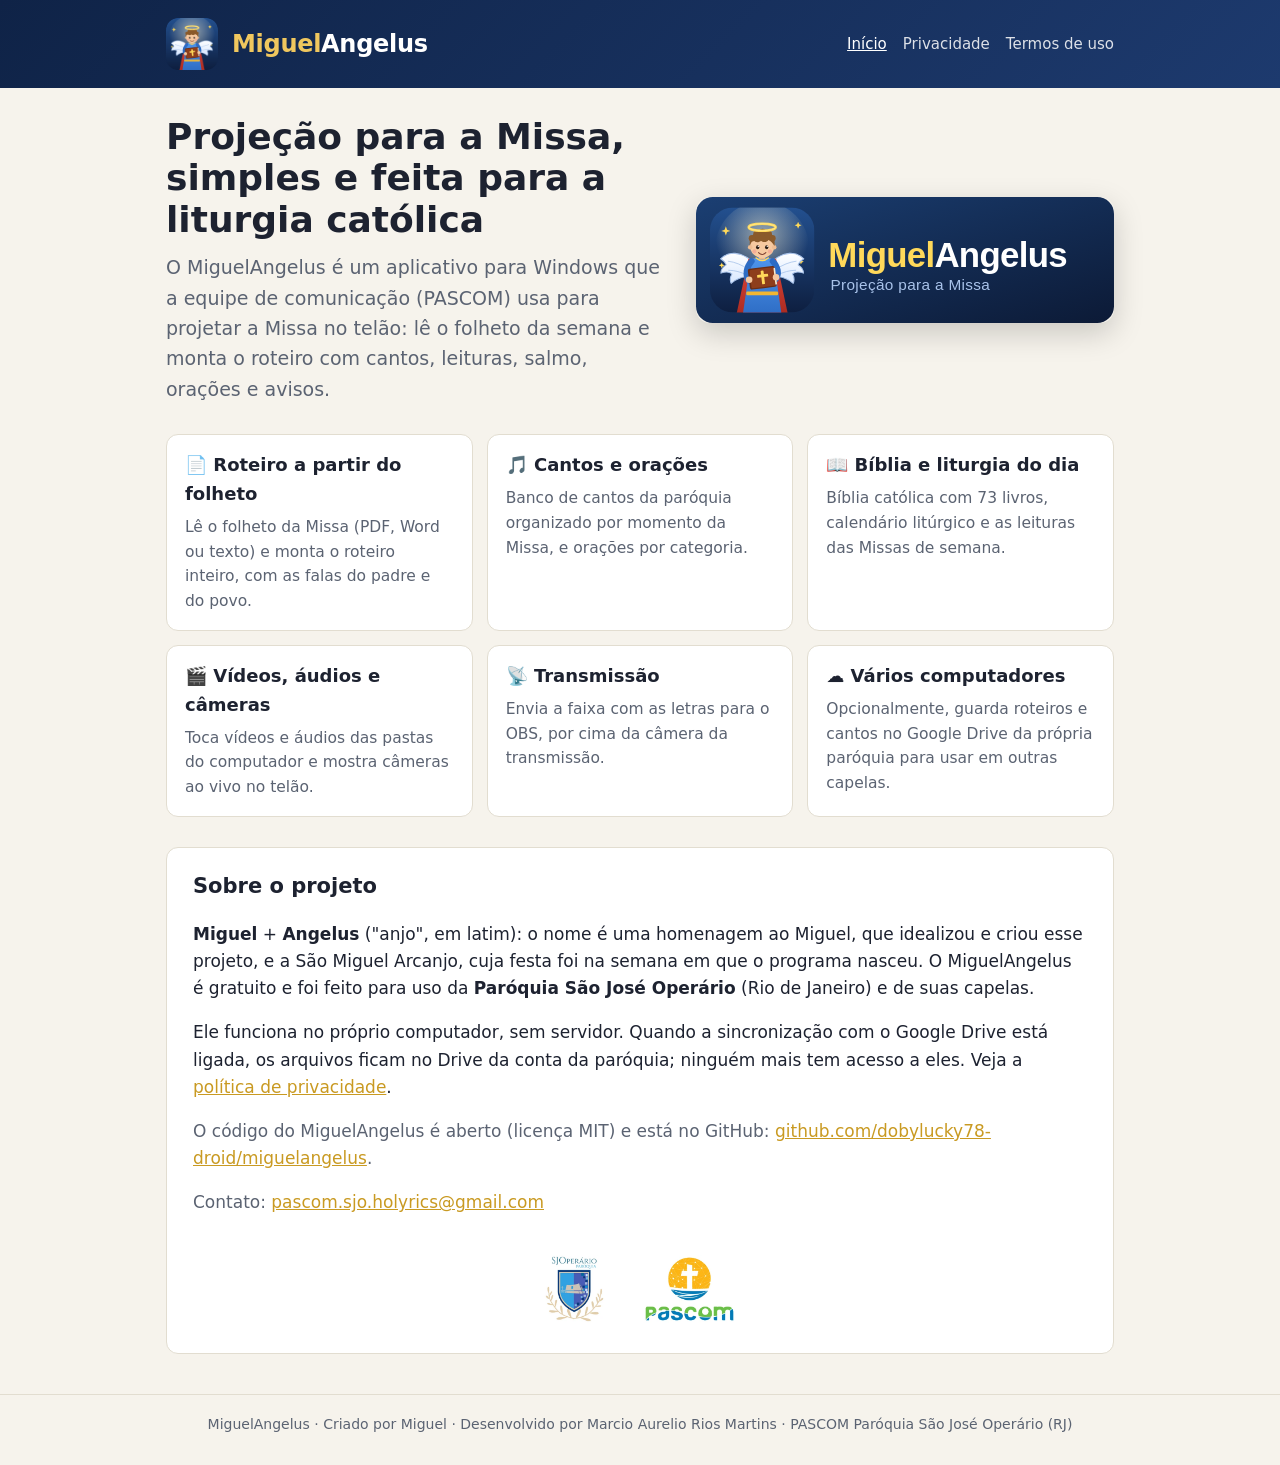
==== index.html @ 26b24624 "Add files via upload" ====
<!doctype html>
<html lang="pt-BR">
<head>
<meta charset="utf-8">
<meta name="viewport" content="width=device-width, initial-scale=1">
<title>MiguelAngelus — Projeção para a Missa</title>
<meta name="description" content="MiguelAngelus: aplicativo gratuito para Windows que projeta a Missa no telão — folheto, cantos, leituras, orações e vídeos. Feito pela PASCOM da Paróquia São José Operário.">
<link rel="icon" href="img/icone.svg" type="image/svg+xml">
<link rel="stylesheet" href="estilo.css">
</head>
<body>
<header class="topo"><div class="dentro">
  <img src="img/icone-256.png" alt="">
  <div class="nome"><b>Miguel</b>Angelus</div>
  <nav><a href="index.html" class="atual">Início</a><a href="privacidade.html">Privacidade</a><a href="termos.html">Termos de uso</a></nav>
</div></header>

<main>
  <section class="destaque">
    <div>
      <h1>Projeção para a Missa, simples e feita para a liturgia católica</h1>
      <p>O MiguelAngelus é um aplicativo para Windows que a equipe de comunicação (PASCOM) usa para projetar a Missa no telão:
        lê o folheto da semana e monta o roteiro com cantos, leituras, salmo, orações e avisos.</p>
    </div>
    <img src="img/logo.svg" alt="Logotipo do MiguelAngelus">
  </section>

  <div class="cartoes">
    <div class="cartao"><h3>📄 Roteiro a partir do folheto</h3><p>Lê o folheto da Missa (PDF, Word ou texto) e monta o roteiro inteiro, com as falas do padre e do povo.</p></div>
    <div class="cartao"><h3>🎵 Cantos e orações</h3><p>Banco de cantos da paróquia organizado por momento da Missa, e orações por categoria.</p></div>
    <div class="cartao"><h3>📖 Bíblia e liturgia do dia</h3><p>Bíblia católica com 73 livros, calendário litúrgico e as leituras das Missas de semana.</p></div>
    <div class="cartao"><h3>🎬 Vídeos, áudios e câmeras</h3><p>Toca vídeos e áudios das pastas do computador e mostra câmeras ao vivo no telão.</p></div>
    <div class="cartao"><h3>📡 Transmissão</h3><p>Envia a faixa com as letras para o OBS, por cima da câmera da transmissão.</p></div>
    <div class="cartao"><h3>☁ Vários computadores</h3><p>Opcionalmente, guarda roteiros e cantos no Google Drive da própria paróquia para usar em outras capelas.</p></div>
  </div>

  <div class="texto">
    <h2 style="margin-top:0">Sobre o projeto</h2>
    <p><b>Miguel</b> + <b>Angelus</b> ("anjo", em latim): o nome é uma homenagem ao Miguel, que idealizou e criou esse projeto, e a
      São Miguel Arcanjo, cuja festa foi na semana em que o programa nasceu. O MiguelAngelus é gratuito e foi feito para uso
      da <b>Paróquia São José Operário</b> (Rio de Janeiro) e de suas capelas.</p>
    <p>Ele funciona no próprio computador, sem servidor. Quando a sincronização com o Google Drive está ligada, os arquivos
      ficam no Drive da conta da paróquia; ninguém mais tem acesso a eles. Veja a <a href="privacidade.html">política de privacidade</a>.</p>
    <p class="sutil">O código do MiguelAngelus é aberto (licença MIT) e está no GitHub: <a href="https://github.com/dobylucky78-droid/miguelangelus" target="_blank" rel="noopener">github.com/dobylucky78-droid/miguelangelus</a>.</p>
    <p class="sutil">Contato: <a href="mailto:pascom.sjo.holyrics@gmail.com">pascom.sjo.holyrics@gmail.com</a></p>
    <div class="creditos">
      <img src="img/brasao-paroquia.webp" alt="Brasão da Paróquia São José Operário">
      <img src="img/brasao-pascom.webp" alt="PASCOM">
    </div>
  </div>
</main>

<footer>MiguelAngelus · Criado por Miguel · Desenvolvido por Marcio Aurelio Rios Martins · PASCOM Paróquia São José Operário (RJ)</footer>
</body>
</html>
---- estilo.css ----
:root {
  --fundo: #f6f3ec; --papel: #ffffff; --texto: #1d2230; --sutil: #5b6372; --borda: #e2ddd0;
  --azul: #14284b; --dourado: #c99a22; --dourado-claro: #f0c75e;
}
@media (prefers-color-scheme: dark) {
  :root { --fundo: #121418; --papel: #1b1e24; --texto: #e7e9ec; --sutil: #98a1ab; --borda: #2f343d; --azul: #0d1a33; }
}
* { box-sizing: border-box; }
body { margin: 0; background: var(--fundo); color: var(--texto); font: 17px/1.6 "Segoe UI", system-ui, -apple-system, sans-serif; }
a { color: var(--dourado); }
.topo { background: linear-gradient(135deg, #0f2347, #1d3a6e); color: #fff; }
.topo .dentro { max-width: 980px; margin: 0 auto; padding: 18px 16px; display: flex; align-items: center; gap: 14px; }
.topo img { width: 52px; height: 52px; border-radius: 12px; }
.topo .nome { font-size: 24px; font-weight: 800; letter-spacing: -.3px; }
.topo .nome b { color: var(--dourado-claro); }
.topo nav { margin-left: auto; display: flex; gap: 16px; flex-wrap: wrap; }
.topo nav a { color: #fff; text-decoration: none; opacity: .85; font-size: 15px; }
.topo nav a:hover, .topo nav a.atual { opacity: 1; text-decoration: underline; }
main { max-width: 980px; margin: 0 auto; padding: 28px 16px 40px; }
.destaque { display: grid; grid-template-columns: 1.2fr 1fr; gap: 28px; align-items: center; margin-bottom: 30px; }
.destaque h1 { font-size: 36px; line-height: 1.15; margin: 0 0 12px; }
.destaque p { color: var(--sutil); font-size: 19px; margin: 0; }
.destaque img { width: 100%; border-radius: 14px; box-shadow: 0 10px 30px rgba(0,0,0,.18); }
.cartoes { display: grid; grid-template-columns: repeat(auto-fill, minmax(260px, 1fr)); gap: 14px; margin: 18px 0 30px; }
.cartao { background: var(--papel); border: 1px solid var(--borda); border-radius: 12px; padding: 16px 18px; }
.cartao h3 { margin: 0 0 6px; font-size: 18px; }
.cartao p { margin: 0; color: var(--sutil); font-size: 15.5px; }
.texto { background: var(--papel); border: 1px solid var(--borda); border-radius: 12px; padding: 22px 26px; }
.texto h1 { margin-top: 0; font-size: 30px; }
.texto h2 { font-size: 21px; margin-top: 28px; }
.texto li { margin: 4px 0; }
.sutil { color: var(--sutil); }
.creditos { display: flex; gap: 22px; align-items: center; justify-content: center; flex-wrap: wrap; margin: 30px 0 0; }
.creditos img { height: 84px; background: #fff; border-radius: 10px; padding: 8px; }
footer { border-top: 1px solid var(--borda); text-align: center; color: var(--sutil); font-size: 14px; padding: 18px 16px 30px; }
@media (max-width: 720px) {
  .destaque { grid-template-columns: 1fr; }
  .destaque h1 { font-size: 28px; }
  .topo nav { margin-left: 0; width: 100%; }
  .topo .dentro { flex-wrap: wrap; }
  .texto { padding: 18px 16px; }
}
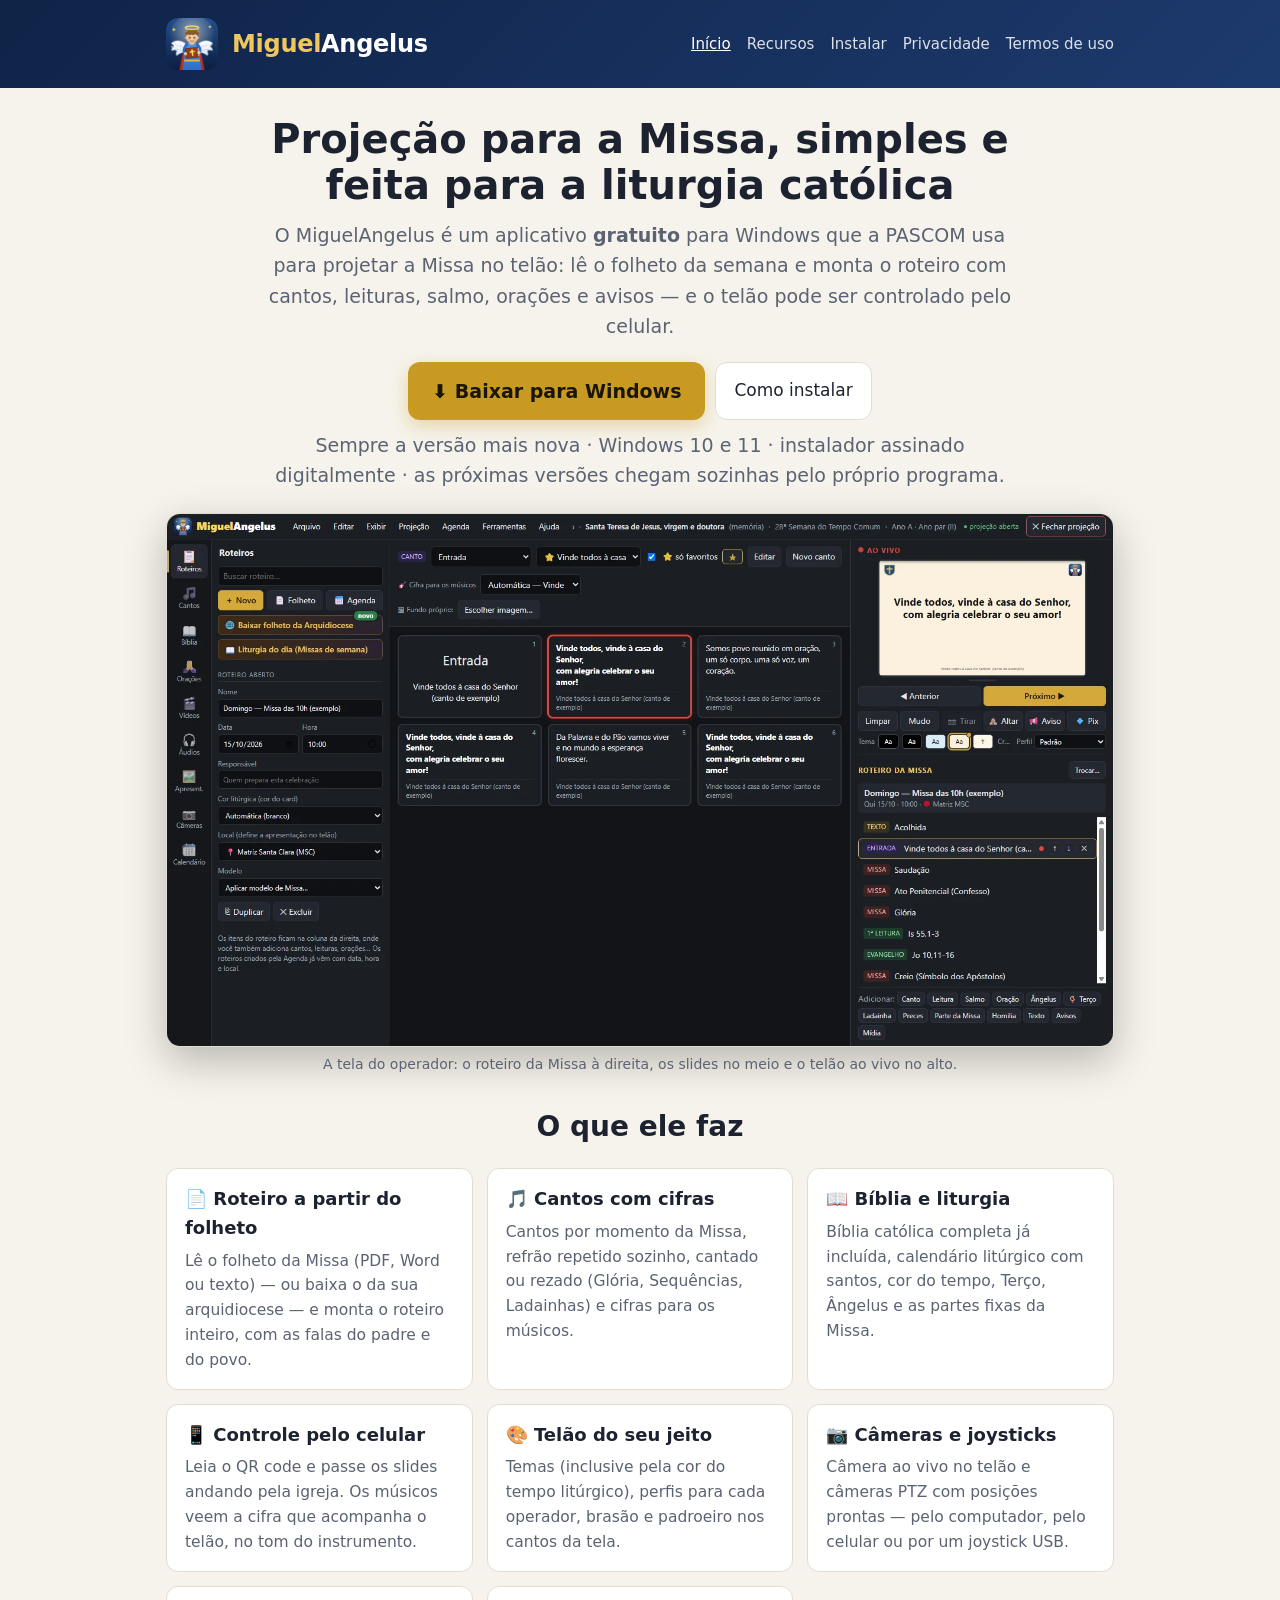
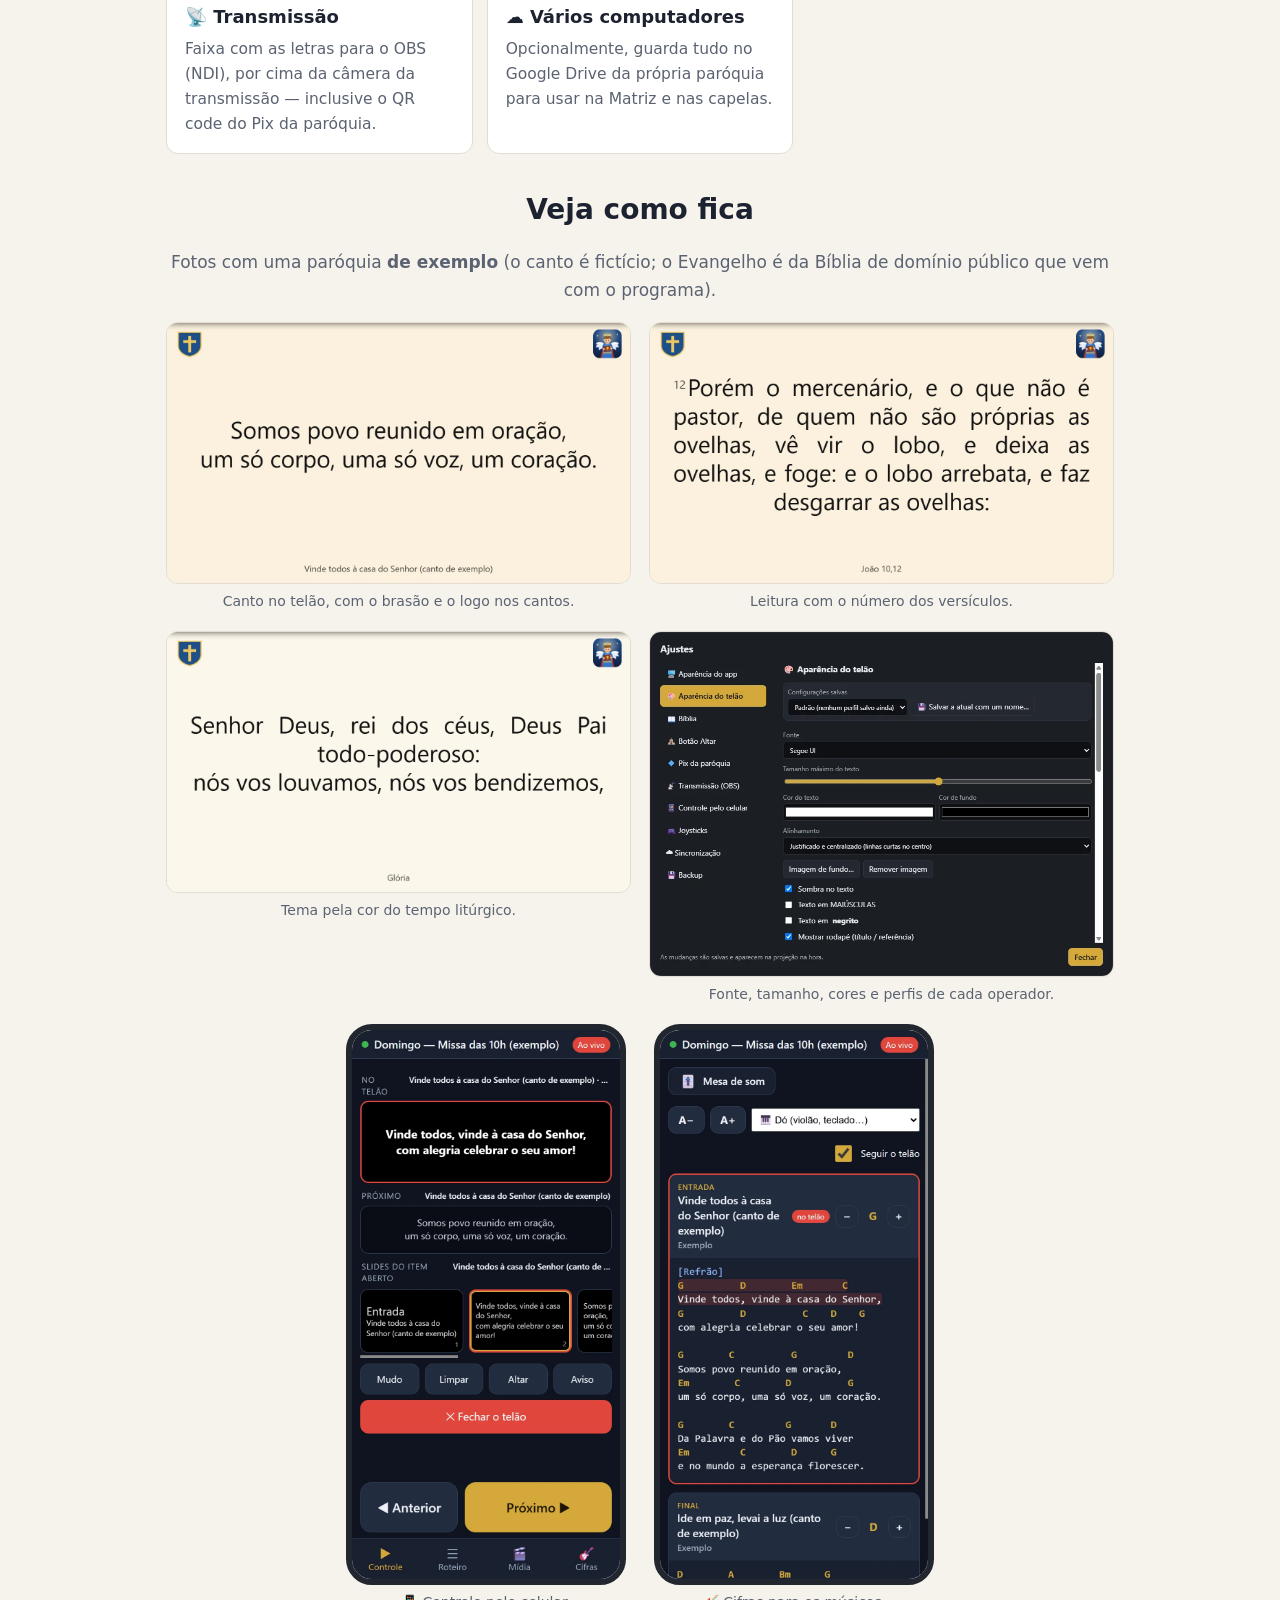
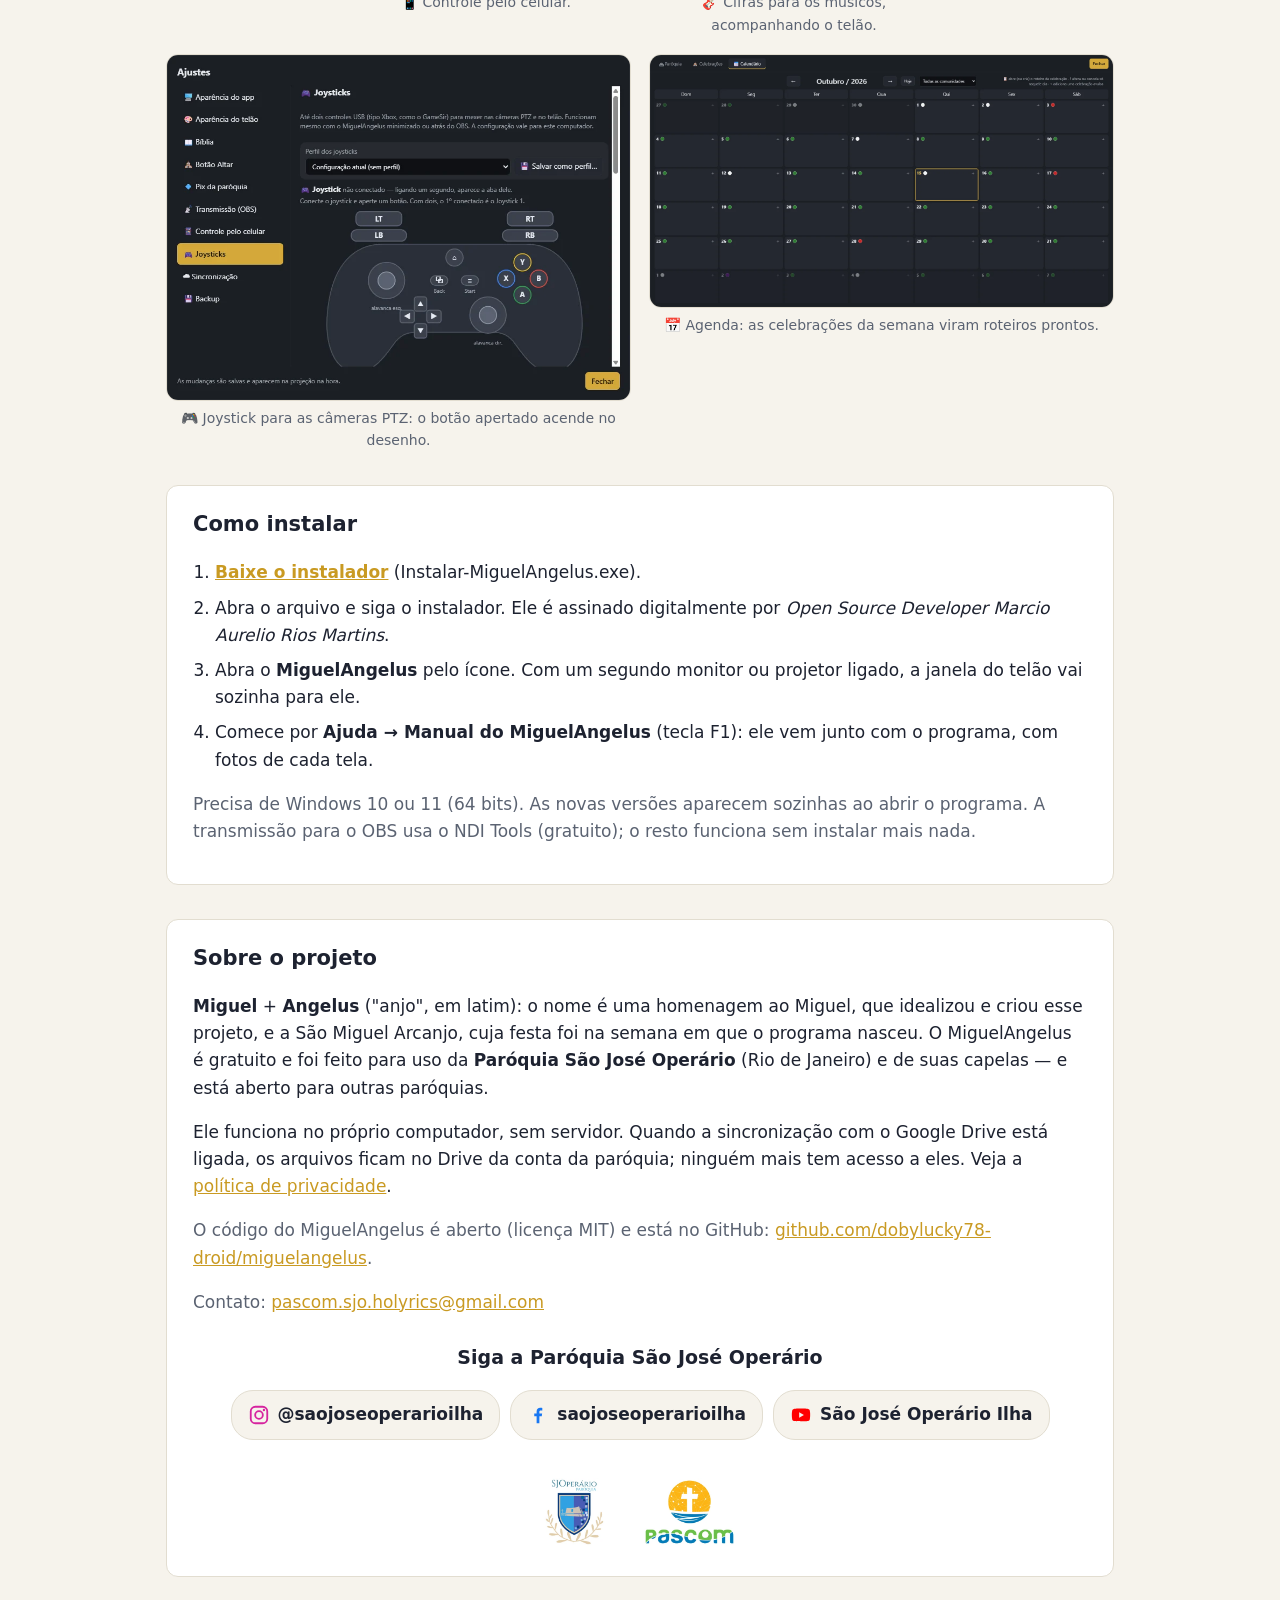
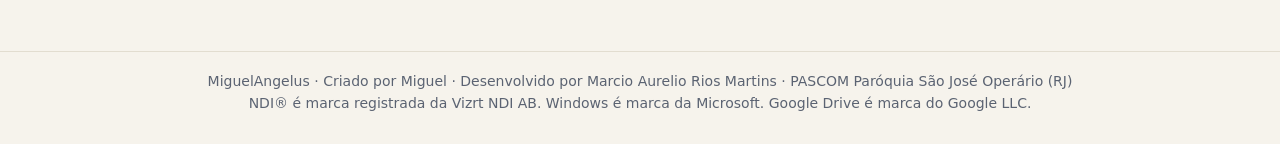
==== commit ba1578a7: "Versão 1.0" ====
--- a/index.html
+++ b/index.html
@@ -1,55 +1,121 @@
-<!doctype html>
-<html lang="pt-BR">
-<head>
-<meta charset="utf-8">
-<meta name="viewport" content="width=device-width, initial-scale=1">
-<title>MiguelAngelus — Projeção para a Missa</title>
-<meta name="description" content="MiguelAngelus: aplicativo gratuito para Windows que projeta a Missa no telão — folheto, cantos, leituras, orações e vídeos. Feito pela PASCOM da Paróquia São José Operário.">
-<link rel="icon" href="img/icone.svg" type="image/svg+xml">
-<link rel="stylesheet" href="estilo.css">
-</head>
-<body>
-<header class="topo"><div class="dentro">
-  <img src="img/icone-256.png" alt="">
-  <div class="nome"><b>Miguel</b>Angelus</div>
-  <nav><a href="index.html" class="atual">Início</a><a href="privacidade.html">Privacidade</a><a href="termos.html">Termos de uso</a></nav>
-</div></header>
-
-<main>
-  <section class="destaque">
-    <div>
-      <h1>Projeção para a Missa, simples e feita para a liturgia católica</h1>
-      <p>O MiguelAngelus é um aplicativo para Windows que a equipe de comunicação (PASCOM) usa para projetar a Missa no telão:
-        lê o folheto da semana e monta o roteiro com cantos, leituras, salmo, orações e avisos.</p>
-    </div>
-    <img src="img/logo.svg" alt="Logotipo do MiguelAngelus">
-  </section>
-
-  <div class="cartoes">
-    <div class="cartao"><h3>📄 Roteiro a partir do folheto</h3><p>Lê o folheto da Missa (PDF, Word ou texto) e monta o roteiro inteiro, com as falas do padre e do povo.</p></div>
-    <div class="cartao"><h3>🎵 Cantos e orações</h3><p>Banco de cantos da paróquia organizado por momento da Missa, e orações por categoria.</p></div>
-    <div class="cartao"><h3>📖 Bíblia e liturgia do dia</h3><p>Bíblia católica com 73 livros, calendário litúrgico e as leituras das Missas de semana.</p></div>
-    <div class="cartao"><h3>🎬 Vídeos, áudios e câmeras</h3><p>Toca vídeos e áudios das pastas do computador e mostra câmeras ao vivo no telão.</p></div>
-    <div class="cartao"><h3>📡 Transmissão</h3><p>Envia a faixa com as letras para o OBS, por cima da câmera da transmissão.</p></div>
-    <div class="cartao"><h3>☁ Vários computadores</h3><p>Opcionalmente, guarda roteiros e cantos no Google Drive da própria paróquia para usar em outras capelas.</p></div>
-  </div>
-
-  <div class="texto">
-    <h2 style="margin-top:0">Sobre o projeto</h2>
-    <p><b>Miguel</b> + <b>Angelus</b> ("anjo", em latim): o nome é uma homenagem ao Miguel, que idealizou e criou esse projeto, e a
-      São Miguel Arcanjo, cuja festa foi na semana em que o programa nasceu. O MiguelAngelus é gratuito e foi feito para uso
-      da <b>Paróquia São José Operário</b> (Rio de Janeiro) e de suas capelas.</p>
-    <p>Ele funciona no próprio computador, sem servidor. Quando a sincronização com o Google Drive está ligada, os arquivos
-      ficam no Drive da conta da paróquia; ninguém mais tem acesso a eles. Veja a <a href="privacidade.html">política de privacidade</a>.</p>
+<!doctype html>
+<html lang="pt-BR">
+<head>
+<meta charset="utf-8">
+<meta name="viewport" content="width=device-width, initial-scale=1">
+<title>MiguelAngelus — Projeção para a Missa</title>
+<meta name="description" content="MiguelAngelus: aplicativo gratuito para Windows que projeta a Missa no telão — folheto, cantos com cifras, leituras, orações, celular, câmeras e transmissão. Feito pela PASCOM da Paróquia São José Operário (RJ).">
+<!-- prévia ao compartilhar o link (WhatsApp, Facebook…) -->
+<meta property="og:type" content="website">
+<meta property="og:title" content="MiguelAngelus — Projeção para a Missa">
+<meta property="og:description" content="Gratuito, em português, feito por uma PASCOM para as PASCOMs. Baixe a versão mais nova para Windows.">
+<meta property="og:image" content="https://pascom-sjo.github.io/img/compartilhar.png">
+<meta property="og:url" content="https://pascom-sjo.github.io/">
+<meta property="og:locale" content="pt_BR">
+<meta name="twitter:card" content="summary_large_image">
+<link rel="icon" href="img/icone.svg" type="image/svg+xml">
+<link rel="apple-touch-icon" href="img/icone-256.png">
+<link rel="stylesheet" href="estilo.css">
+</head>
+<body>
+<header class="topo"><div class="dentro">
+  <img src="img/icone-256.png" alt="">
+  <div class="nome"><b>Miguel</b>Angelus</div>
+  <nav><a href="index.html" class="atual">Início</a><a href="#recursos">Recursos</a><a href="#instalar">Instalar</a><a href="privacidade.html">Privacidade</a><a href="termos.html">Termos de uso</a></nav>
+</div></header>
+
+<main>
+  <section class="destaque">
+    <div>
+      <h1>Projeção para a Missa, simples e feita para a liturgia católica</h1>
+      <p>O MiguelAngelus é um aplicativo <b>gratuito</b> para Windows que a PASCOM usa para projetar a Missa no telão:
+        lê o folheto da semana e monta o roteiro com cantos, leituras, salmo, orações e avisos — e o telão pode ser
+        controlado pelo celular.</p>
+      <div class="botoes">
+        <a class="baixar" href="https://github.com/dobylucky78-droid/miguelangelus/releases/latest/download/Instalar-MiguelAngelus.exe">⬇ Baixar para Windows</a>
+        <a class="sec" href="#instalar">Como instalar</a>
+      </div>
+      <p class="pequeno sutil">Sempre a versão mais nova · Windows 10 e 11 · instalador assinado digitalmente · as próximas
+        versões chegam sozinhas pelo próprio programa.</p>
+    </div>
+    <figure class="tela-principal"><img src="img/tela.webp" alt="Tela do MiguelAngelus com o roteiro de uma Missa de exemplo" loading="eager">
+      <figcaption>A tela do operador: o roteiro da Missa à direita, os slides no meio e o telão ao vivo no alto.</figcaption></figure>
+  </section>
+
+  <section id="recursos">
+    <h2 class="secao">O que ele faz</h2>
+    <div class="cartoes">
+      <div class="cartao"><h3>📄 Roteiro a partir do folheto</h3><p>Lê o folheto da Missa (PDF, Word ou texto) — ou baixa o da sua arquidiocese — e monta o roteiro inteiro, com as falas do padre e do povo.</p></div>
+      <div class="cartao"><h3>🎵 Cantos com cifras</h3><p>Cantos por momento da Missa, refrão repetido sozinho, cantado ou rezado (Glória, Sequências, Ladainhas) e cifras para os músicos.</p></div>
+      <div class="cartao"><h3>📖 Bíblia e liturgia</h3><p>Bíblia católica completa já incluída, calendário litúrgico com santos, cor do tempo, Terço, Ângelus e as partes fixas da Missa.</p></div>
+      <div class="cartao"><h3>📱 Controle pelo celular</h3><p>Leia o QR code e passe os slides andando pela igreja. Os músicos veem a cifra que acompanha o telão, no tom do instrumento.</p></div>
+      <div class="cartao"><h3>🎨 Telão do seu jeito</h3><p>Temas (inclusive pela cor do tempo litúrgico), perfis para cada operador, brasão e padroeiro nos cantos da tela.</p></div>
+      <div class="cartao"><h3>📷 Câmeras e joysticks</h3><p>Câmera ao vivo no telão e câmeras PTZ com posições prontas — pelo computador, pelo celular ou por um joystick USB.</p></div>
+      <div class="cartao"><h3>📡 Transmissão</h3><p>Faixa com as letras para o OBS (NDI), por cima da câmera da transmissão — inclusive o QR code do Pix da paróquia.</p></div>
+      <div class="cartao"><h3>☁ Vários computadores</h3><p>Opcionalmente, guarda tudo no Google Drive da própria paróquia para usar na Matriz e nas capelas.</p></div>
+    </div>
+  </section>
+
+  <section>
+    <h2 class="secao">Veja como fica</h2>
+    <p class="sutil centro">Fotos com uma paróquia <b>de exemplo</b> (o canto é fictício; o Evangelho é da Bíblia de domínio público que vem com o programa).</p>
+    <div class="galeria">
+      <figure><img src="img/telao_canto.webp" alt="Telão com um canto" loading="lazy"><figcaption>Canto no telão, com o brasão e o logo nos cantos.</figcaption></figure>
+      <figure><img src="img/telao_evangelho.webp" alt="Telão com o Evangelho" loading="lazy"><figcaption>Leitura com o número dos versículos.</figcaption></figure>
+      <figure><img src="img/telao_gloria.webp" alt="Telão no tema do tempo litúrgico" loading="lazy"><figcaption>Tema pela cor do tempo litúrgico.</figcaption></figure>
+      <figure><img src="img/ajustes_aparencia.webp" alt="Ajustes da aparência do telão" loading="lazy"><figcaption>Fonte, tamanho, cores e perfis de cada operador.</figcaption></figure>
+    </div>
+    <div class="galeria celulares">
+      <figure><img src="img/celular_controle.webp" alt="Controle pelo celular" loading="lazy"><figcaption>📱 Controle pelo celular.</figcaption></figure>
+      <figure><img src="img/celular_musico.webp" alt="Cifras para os músicos no celular" loading="lazy"><figcaption>🎸 Cifras para os músicos, acompanhando o telão.</figcaption></figure>
+    </div>
+    <div class="galeria">
+      <figure><img src="img/ajustes_joystick.webp" alt="Configuração do joystick" loading="lazy"><figcaption>🎮 Joystick para as câmeras PTZ: o botão apertado acende no desenho.</figcaption></figure>
+      <figure><img src="img/agenda.webp" alt="Agenda da paróquia" loading="lazy"><figcaption>📅 Agenda: as celebrações da semana viram roteiros prontos.</figcaption></figure>
+    </div>
+  </section>
+
+  <section id="instalar" class="texto">
+    <h2 style="margin-top:0">Como instalar</h2>
+    <ol class="passos">
+      <li><a href="https://github.com/dobylucky78-droid/miguelangelus/releases/latest/download/Instalar-MiguelAngelus.exe"><b>Baixe o instalador</b></a> (Instalar-MiguelAngelus.exe).</li>
+      <li>Abra o arquivo e siga o instalador. Ele é assinado digitalmente por <i>Open Source Developer Marcio Aurelio Rios Martins</i>.</li>
+      <li>Abra o <b>MiguelAngelus</b> pelo ícone. Com um segundo monitor ou projetor ligado, a janela do telão vai sozinha para ele.</li>
+      <li>Comece por <b>Ajuda → Manual do MiguelAngelus</b> (tecla F1): ele vem junto com o programa, com fotos de cada tela.</li>
+    </ol>
+    <p class="sutil">Precisa de Windows 10 ou 11 (64 bits). As novas versões aparecem sozinhas ao abrir o programa.
+      A transmissão para o OBS usa o NDI Tools (gratuito); o resto funciona sem instalar mais nada.</p>
+  </section>
+
+  <section class="texto sobre">
+    <h2 style="margin-top:0">Sobre o projeto</h2>
+    <p><b>Miguel</b> + <b>Angelus</b> ("anjo", em latim): o nome é uma homenagem ao Miguel, que idealizou e criou esse projeto, e a
+      São Miguel Arcanjo, cuja festa foi na semana em que o programa nasceu. O MiguelAngelus é gratuito e foi feito para uso
+      da <b>Paróquia São José Operário</b> (Rio de Janeiro) e de suas capelas — e está aberto para outras paróquias.</p>
+    <p>Ele funciona no próprio computador, sem servidor. Quando a sincronização com o Google Drive está ligada, os arquivos
+      ficam no Drive da conta da paróquia; ninguém mais tem acesso a eles. Veja a <a href="privacidade.html">política de privacidade</a>.</p>
     <p class="sutil">O código do MiguelAngelus é aberto (licença MIT) e está no GitHub: <a href="https://github.com/dobylucky78-droid/miguelangelus" target="_blank" rel="noopener">github.com/dobylucky78-droid/miguelangelus</a>.</p>
-    <p class="sutil">Contato: <a href="mailto:pascom.sjo.holyrics@gmail.com">pascom.sjo.holyrics@gmail.com</a></p>
-    <div class="creditos">
-      <img src="img/brasao-paroquia.webp" alt="Brasão da Paróquia São José Operário">
-      <img src="img/brasao-pascom.webp" alt="PASCOM">
-    </div>
-  </div>
-</main>
-
-<footer>MiguelAngelus · Criado por Miguel · Desenvolvido por Marcio Aurelio Rios Martins · PASCOM Paróquia São José Operário (RJ)</footer>
-</body>
-</html>
+    <p class="sutil">Contato: <a href="mailto:pascom.sjo.holyrics@gmail.com">pascom.sjo.holyrics@gmail.com</a></p>
+    <h3 class="centro redes-tit">Siga a Paróquia São José Operário</h3>
+    <div class="redes">
+      <a href="https://www.instagram.com/saojoseoperarioilha/" target="_blank" rel="noopener" class="ig" aria-label="Instagram da paróquia">
+        <svg viewBox="0 0 24 24" aria-hidden="true"><rect x="3" y="3" width="18" height="18" rx="5" fill="none" stroke="currentColor" stroke-width="2"/><circle cx="12" cy="12" r="4.2" fill="none" stroke="currentColor" stroke-width="2"/><circle cx="17.4" cy="6.6" r="1.3" fill="currentColor"/></svg>
+        @saojoseoperarioilha</a>
+      <a href="https://www.facebook.com/saojoseoperarioilha" target="_blank" rel="noopener" class="fb" aria-label="Facebook da paróquia">
+        <svg viewBox="0 0 24 24" aria-hidden="true"><path fill="currentColor" d="M13.5 21v-7.6h2.6l.4-3h-3V8.5c0-.9.3-1.5 1.6-1.5h1.6V4.3c-.3 0-1.2-.1-2.3-.1-2.3 0-3.9 1.4-3.9 4v2.2H7.9v3h2.6V21z"/></svg>
+        saojoseoperarioilha</a>
+      <a href="https://www.youtube.com/@SaoJos%C3%A9Oper%C3%A1rioIlha" target="_blank" rel="noopener" class="yt" aria-label="YouTube da paróquia">
+        <svg viewBox="0 0 24 24" aria-hidden="true"><path fill="currentColor" d="M21.6 7.2a2.6 2.6 0 0 0-1.8-1.8C18.2 5 12 5 12 5s-6.2 0-7.8.4A2.6 2.6 0 0 0 2.4 7.2 27 27 0 0 0 2 12a27 27 0 0 0 .4 4.8 2.6 2.6 0 0 0 1.8 1.8C5.8 19 12 19 12 19s6.2 0 7.8-.4a2.6 2.6 0 0 0 1.8-1.8A27 27 0 0 0 22 12a27 27 0 0 0-.4-4.8zM10 15V9l5.2 3z"/></svg>
+        São José Operário Ilha</a>
+    </div>
+    <div class="creditos">
+      <img src="img/brasao-paroquia.webp" alt="Brasão da Paróquia São José Operário">
+      <img src="img/brasao-pascom.webp" alt="PASCOM">
+    </div>
+  </section>
+</main>
+
+<footer>MiguelAngelus · Criado por Miguel · Desenvolvido por Marcio Aurelio Rios Martins · PASCOM Paróquia São José Operário (RJ)<br>
+  <span class="pequeno">NDI® é marca registrada da Vizrt NDI AB. Windows é marca da Microsoft. Google Drive é marca do Google LLC.</span></footer>
+</body>
+</html>
--- a/estilo.css
+++ b/estilo.css
@@ -40,3 +40,45 @@
   .topo .dentro { flex-wrap: wrap; }
   .texto { padding: 18px 16px; }
 }
+
+/* página inicial (outubro de 2026): botão de baixar, fotos, instalação */
+html { scroll-behavior: smooth; }
+section { margin-bottom: 34px; scroll-margin-top: 12px; }
+.destaque { grid-template-columns: 1fr 1.25fr; }
+.botoes { display: flex; gap: 10px; flex-wrap: wrap; margin: 20px 0 10px; }
+.baixar { background: var(--dourado); color: #1b1503; font-weight: 800; font-size: 19px; padding: 14px 24px; border-radius: 12px;
+  text-decoration: none; box-shadow: 0 6px 18px rgba(201,154,34,.35); }
+.baixar:hover { filter: brightness(1.06); }
+.sec { padding: 14px 18px; border-radius: 12px; border: 1px solid var(--borda); text-decoration: none; color: var(--texto); background: var(--papel); }
+.pequeno { font-size: 14px; }
+.centro { text-align: center; }
+figure { margin: 0; }
+figure img { width: 100%; height: auto; display: block; border-radius: 12px; border: 1px solid var(--borda); background: #111; }
+figcaption { font-size: 14px; color: var(--sutil); margin-top: 6px; text-align: center; }
+.tela-principal img { box-shadow: 0 14px 40px rgba(0,0,0,.25); }
+.secao { text-align: center; font-size: 28px; margin: 0 0 6px; }
+.galeria { display: grid; grid-template-columns: repeat(auto-fit, minmax(300px, 1fr)); gap: 18px; margin: 18px 0; }
+.galeria.celulares { grid-template-columns: repeat(2, minmax(0, 280px)); justify-content: center; gap: 28px; }
+.galeria.celulares img { border-radius: 26px; border: 6px solid #22262e; }
+.passos { padding-left: 22px; } .passos li { margin: 8px 0; }
+.redes { display: flex; gap: 10px; justify-content: center; flex-wrap: wrap; margin-top: 18px; }
+.redes a { display: inline-flex; align-items: center; gap: 8px; padding: 10px 16px; border-radius: 22px; border: 1px solid var(--borda);
+  background: var(--fundo); color: var(--texto); text-decoration: none; font-weight: 600; }
+@media (max-width: 860px) {
+  .destaque { grid-template-columns: 1fr; }
+  .galeria.celulares { grid-template-columns: repeat(2, minmax(0, 1fr)); gap: 12px; }
+}
+/* redes sociais da paróquia */
+.redes-tit { margin: 26px 0 0; font-size: 19px; }
+.redes a svg { width: 22px; height: 22px; flex: none; }
+.redes a { transition: transform .12s, box-shadow .12s; }
+.redes a:hover { transform: translateY(-2px); box-shadow: 0 6px 16px rgba(0,0,0,.15); }
+.redes a.ig svg { color: #d6249f; } .redes a.fb svg { color: #1877f2; } .redes a.yt svg { color: #ff0000; }
+/* destaque: texto em cima, centralizado; a tela grande embaixo. Galeria em 2 colunas */
+.destaque { grid-template-columns: 1fr; text-align: center; gap: 22px; }
+.destaque h1 { font-size: 40px; max-width: 760px; margin: 0 auto 12px; }
+.destaque p { max-width: 760px; margin: 0 auto; }
+.destaque .botoes { justify-content: center; }
+.destaque .pequeno { margin-top: 4px; }
+.galeria { grid-template-columns: repeat(auto-fit, minmax(380px, 1fr)); }
+@media (max-width: 860px) { .galeria { grid-template-columns: 1fr; } .destaque h1 { font-size: 28px; } }
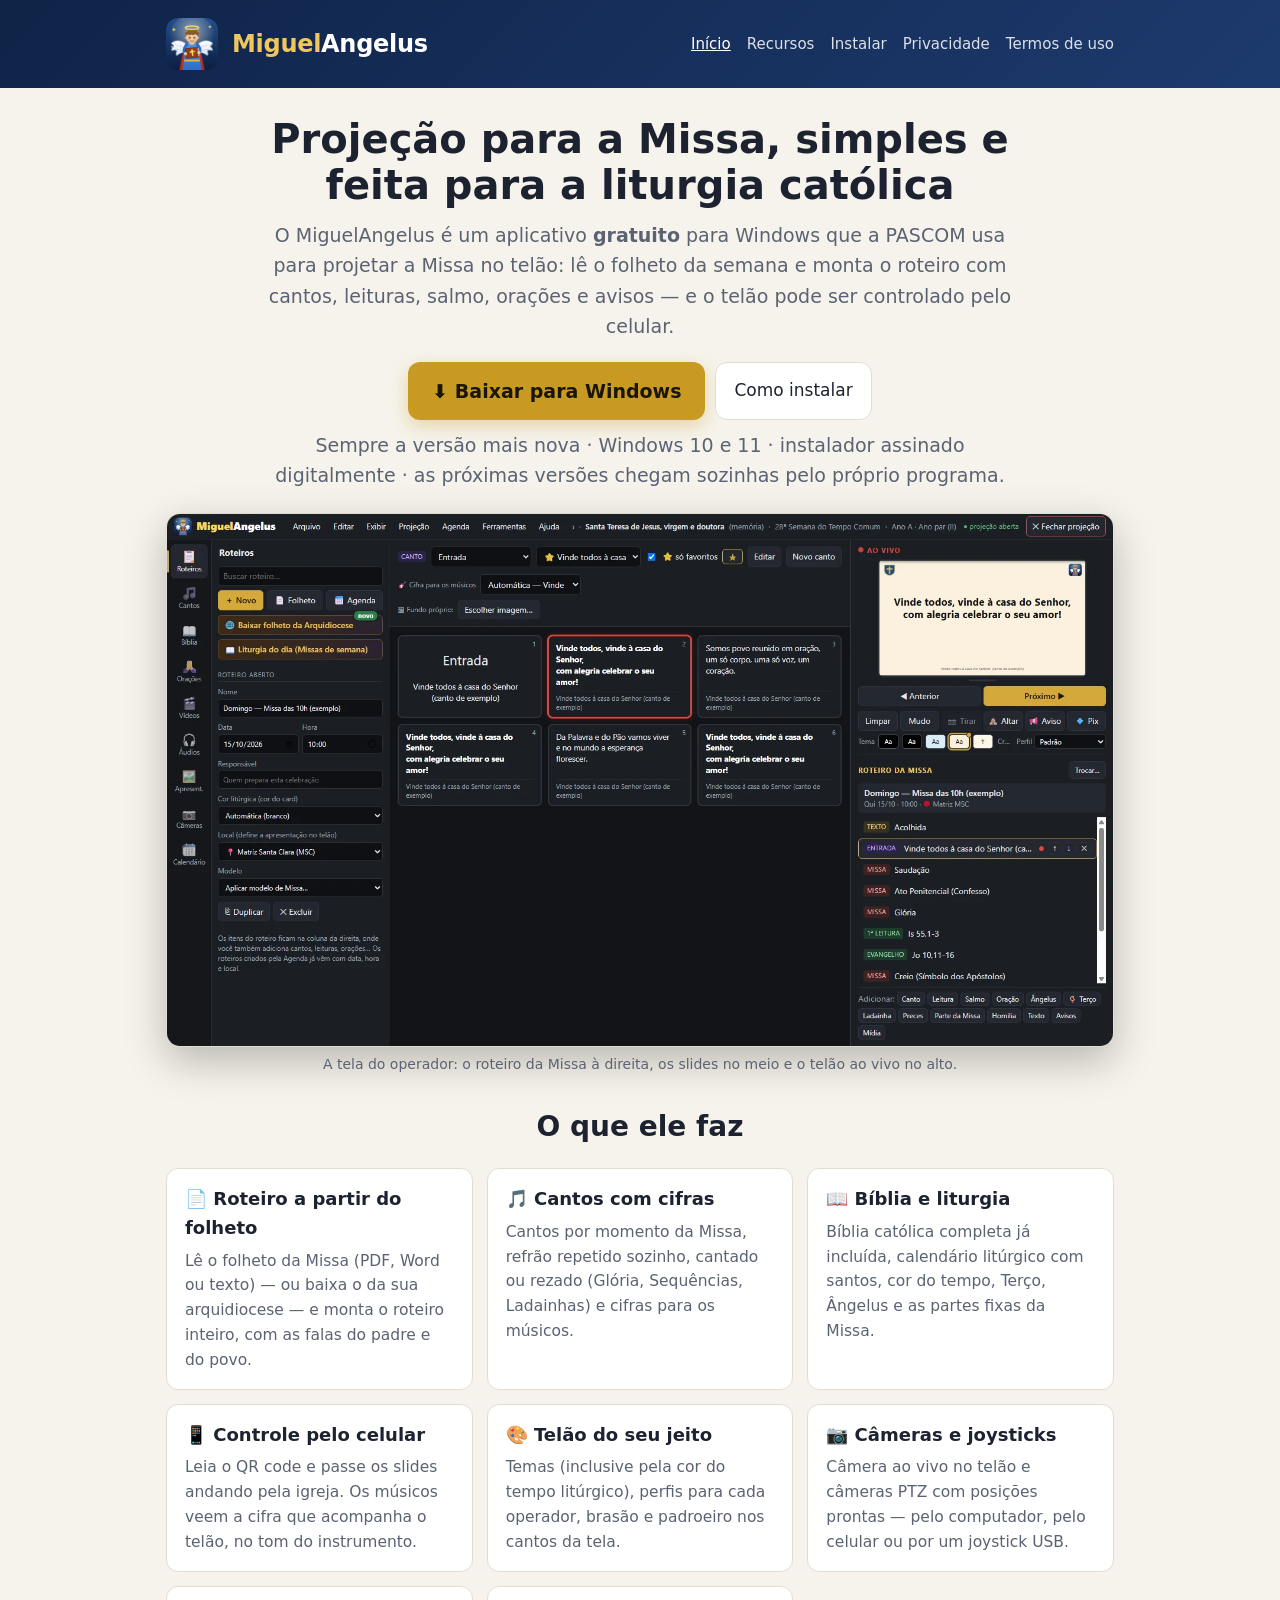
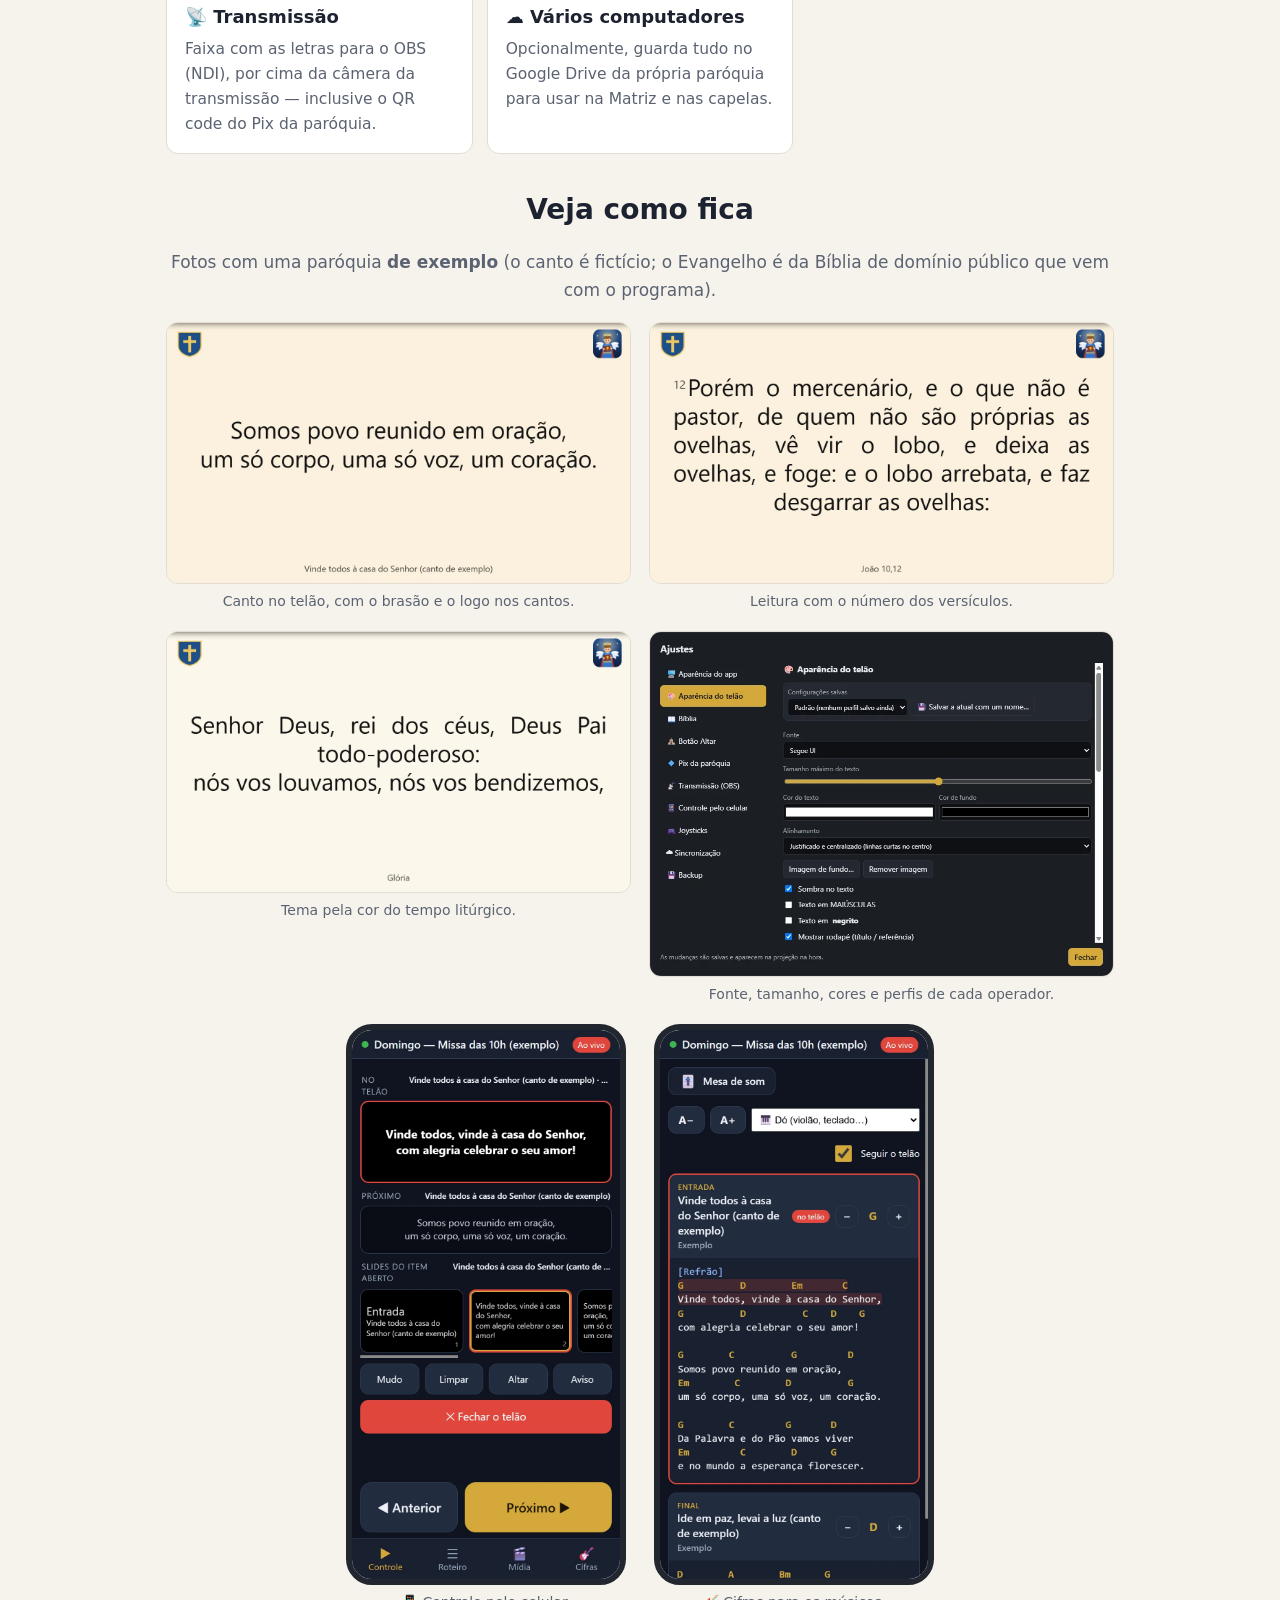
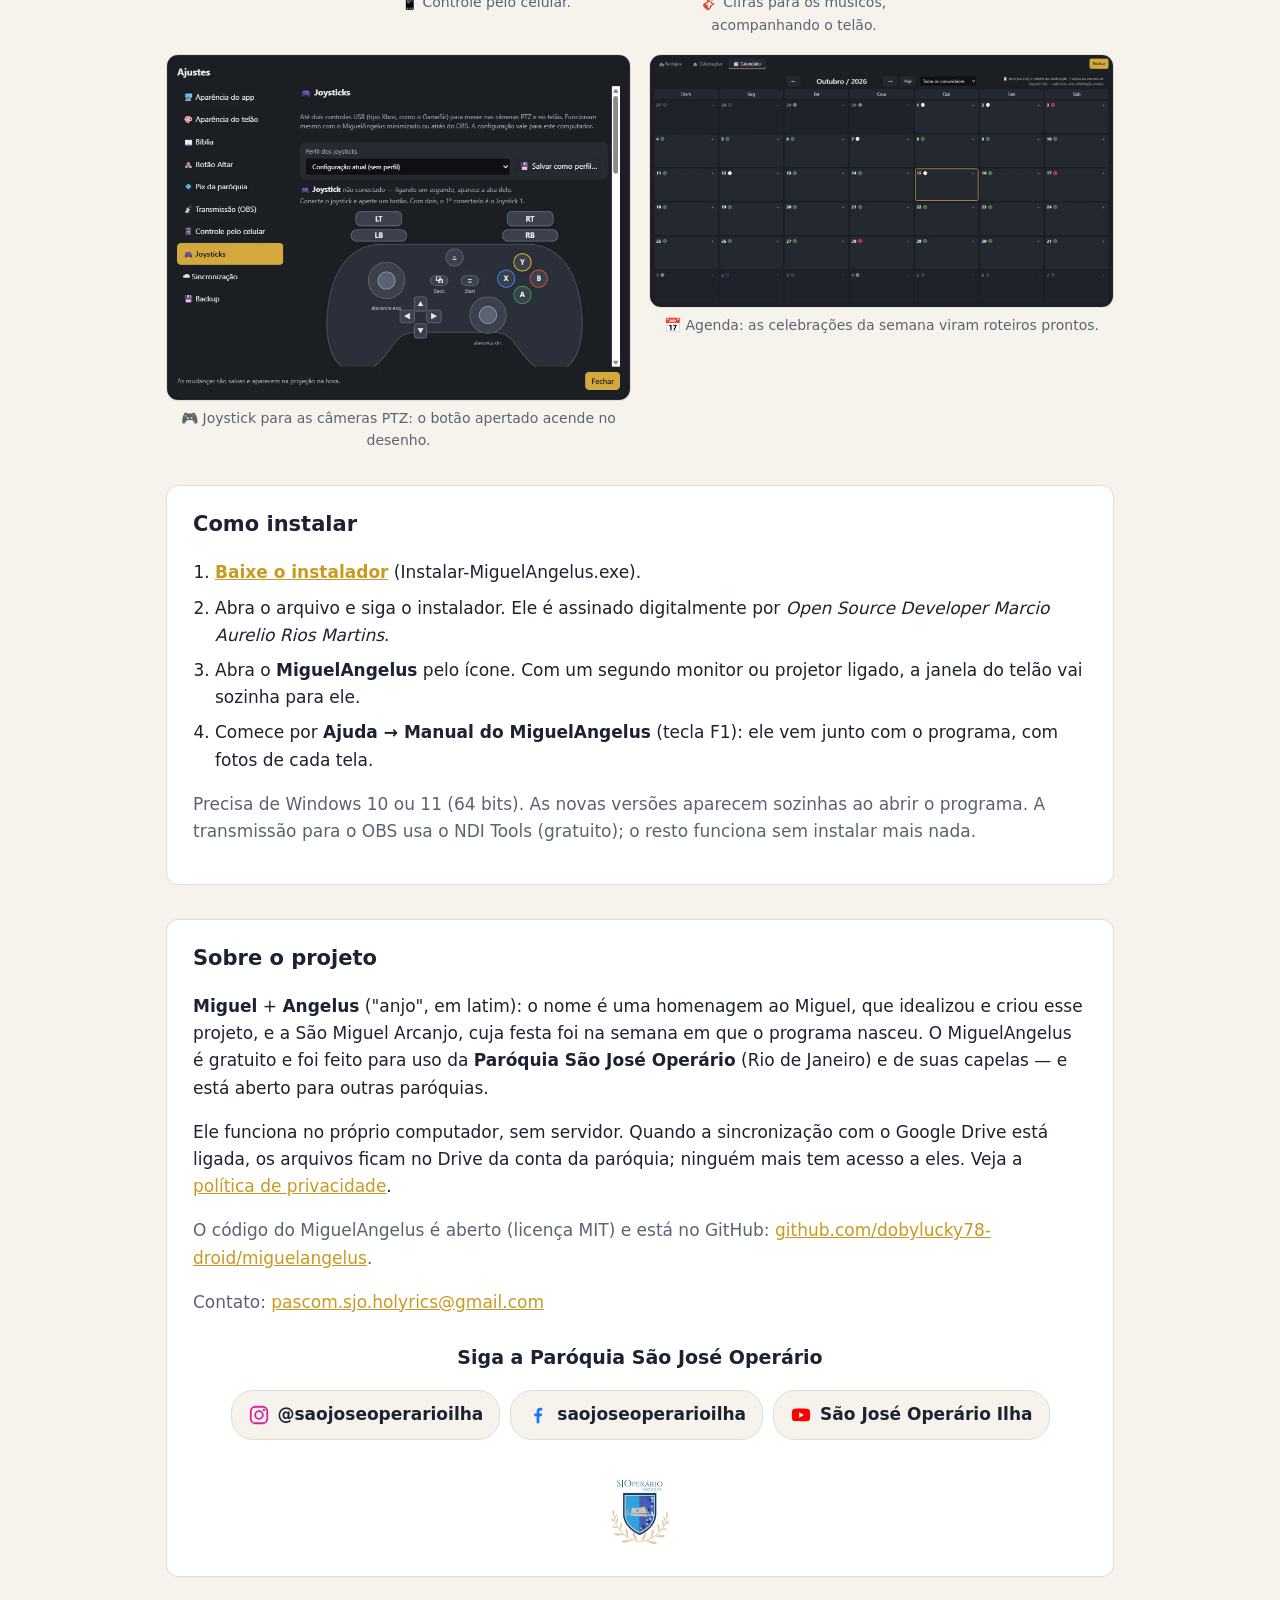
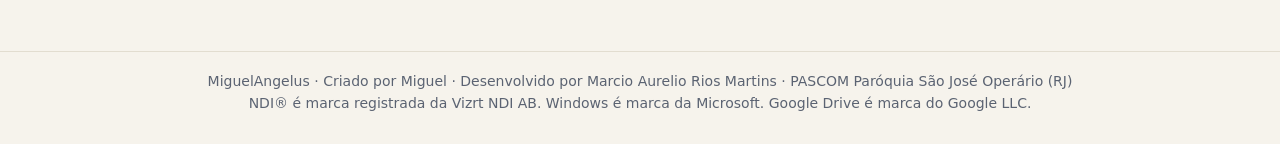
==== commit 7f25db81: "Versão 1.1" ====
--- a/index.html
+++ b/index.html
@@ -110,7 +110,6 @@
     </div>
     <div class="creditos">
       <img src="img/brasao-paroquia.webp" alt="Brasão da Paróquia São José Operário">
-      <img src="img/brasao-pascom.webp" alt="PASCOM">
     </div>
   </section>
 </main>
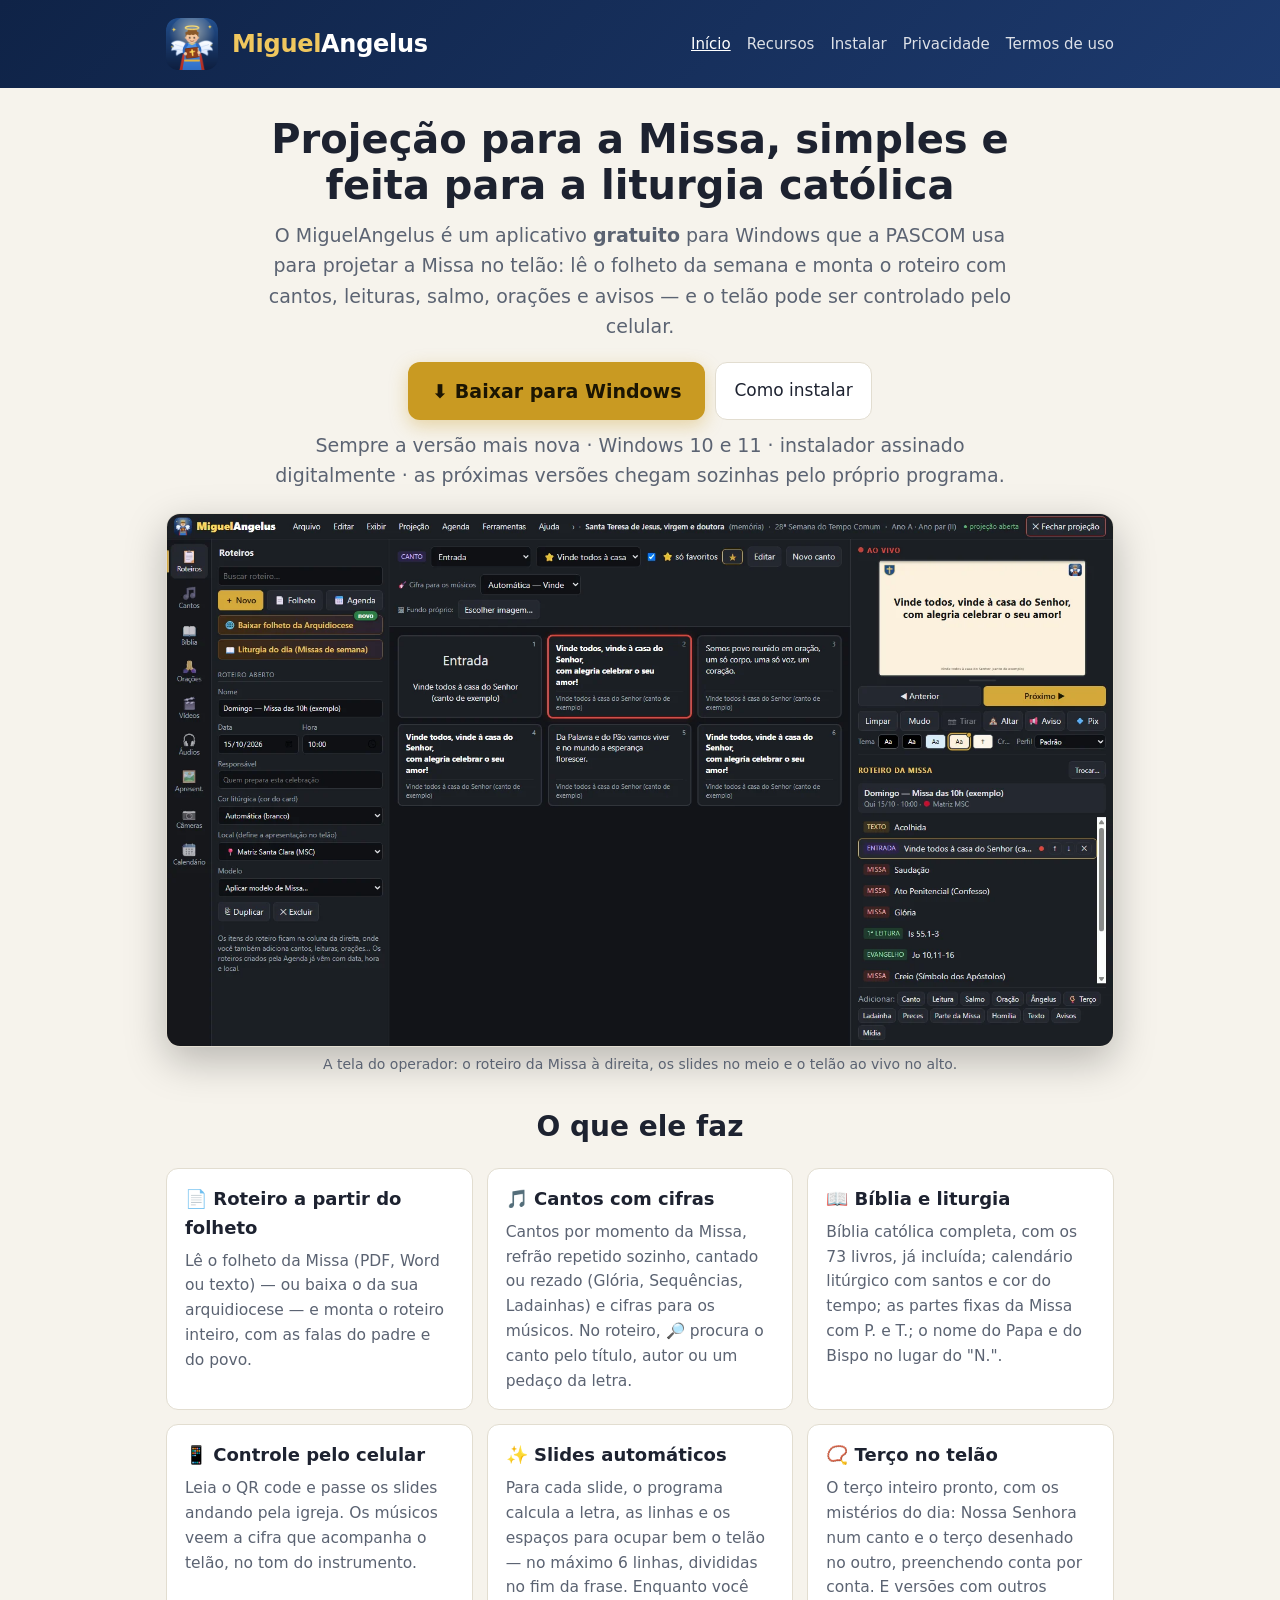
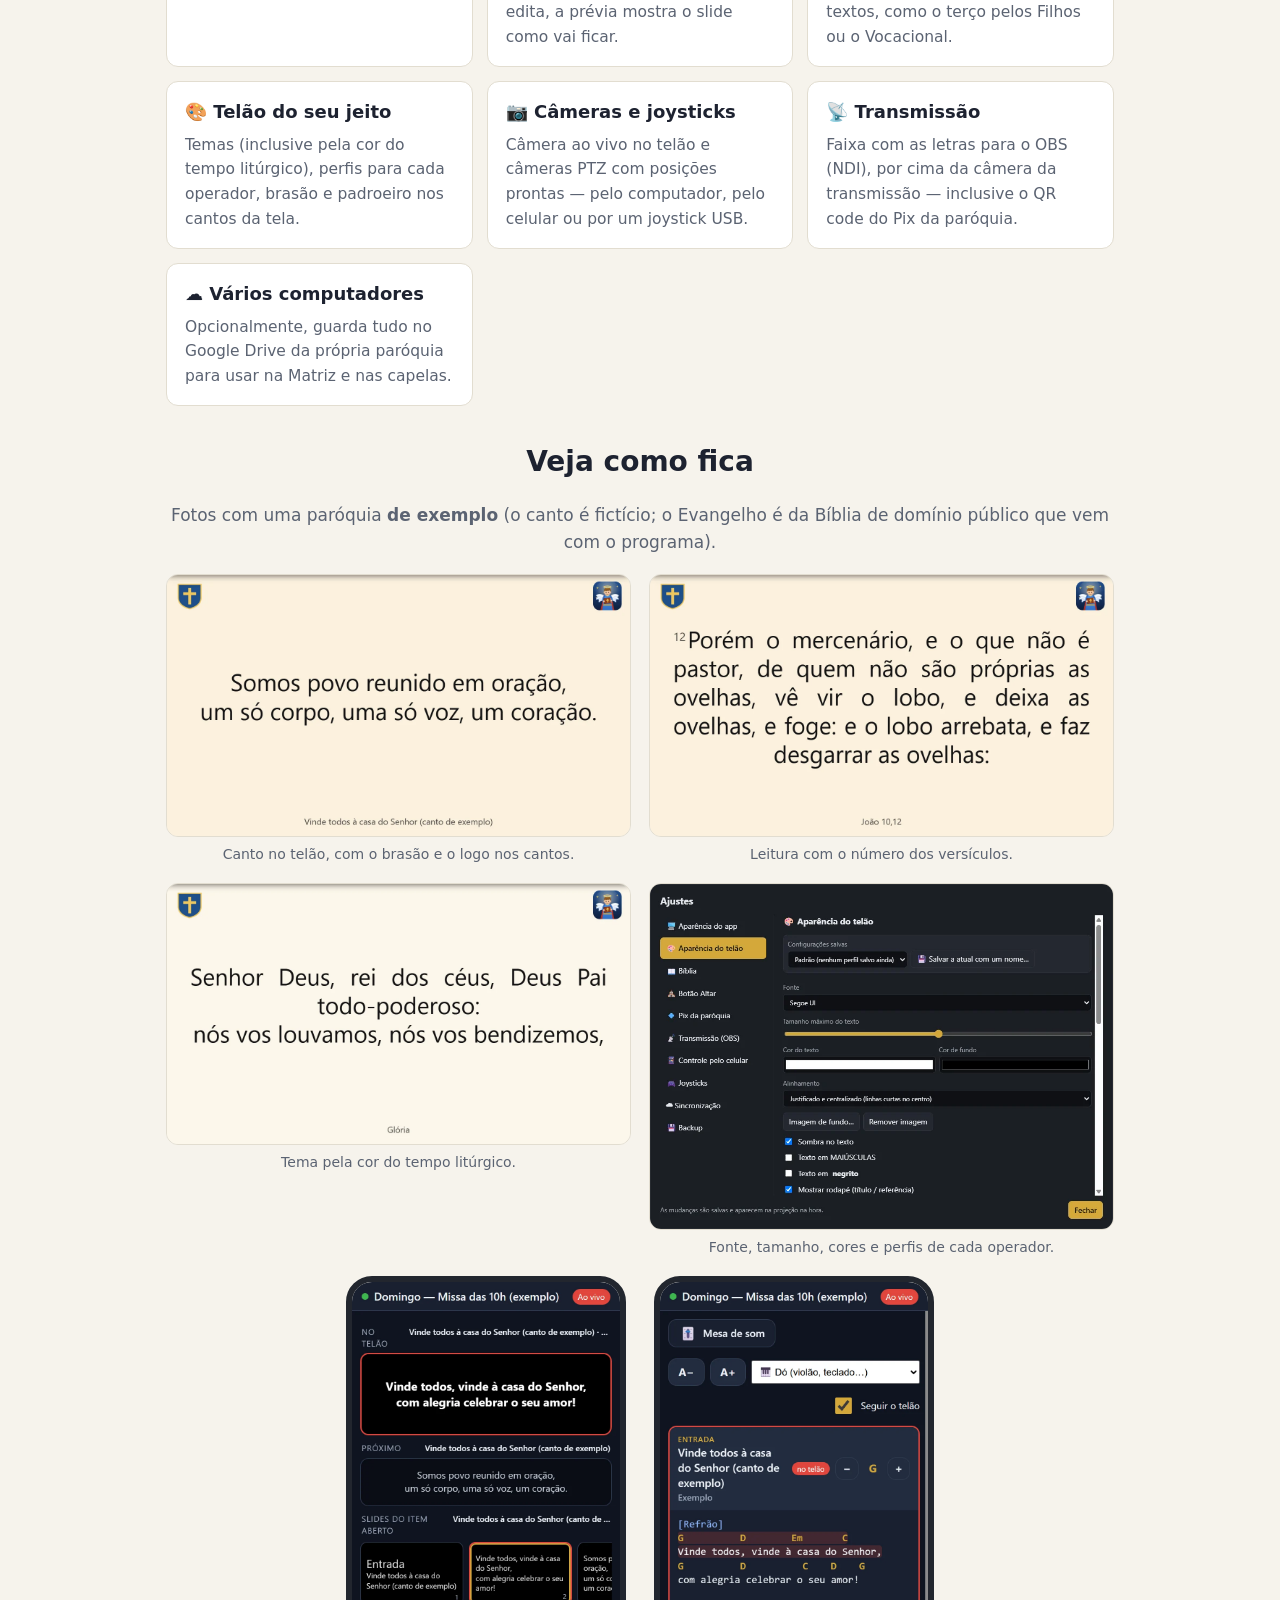
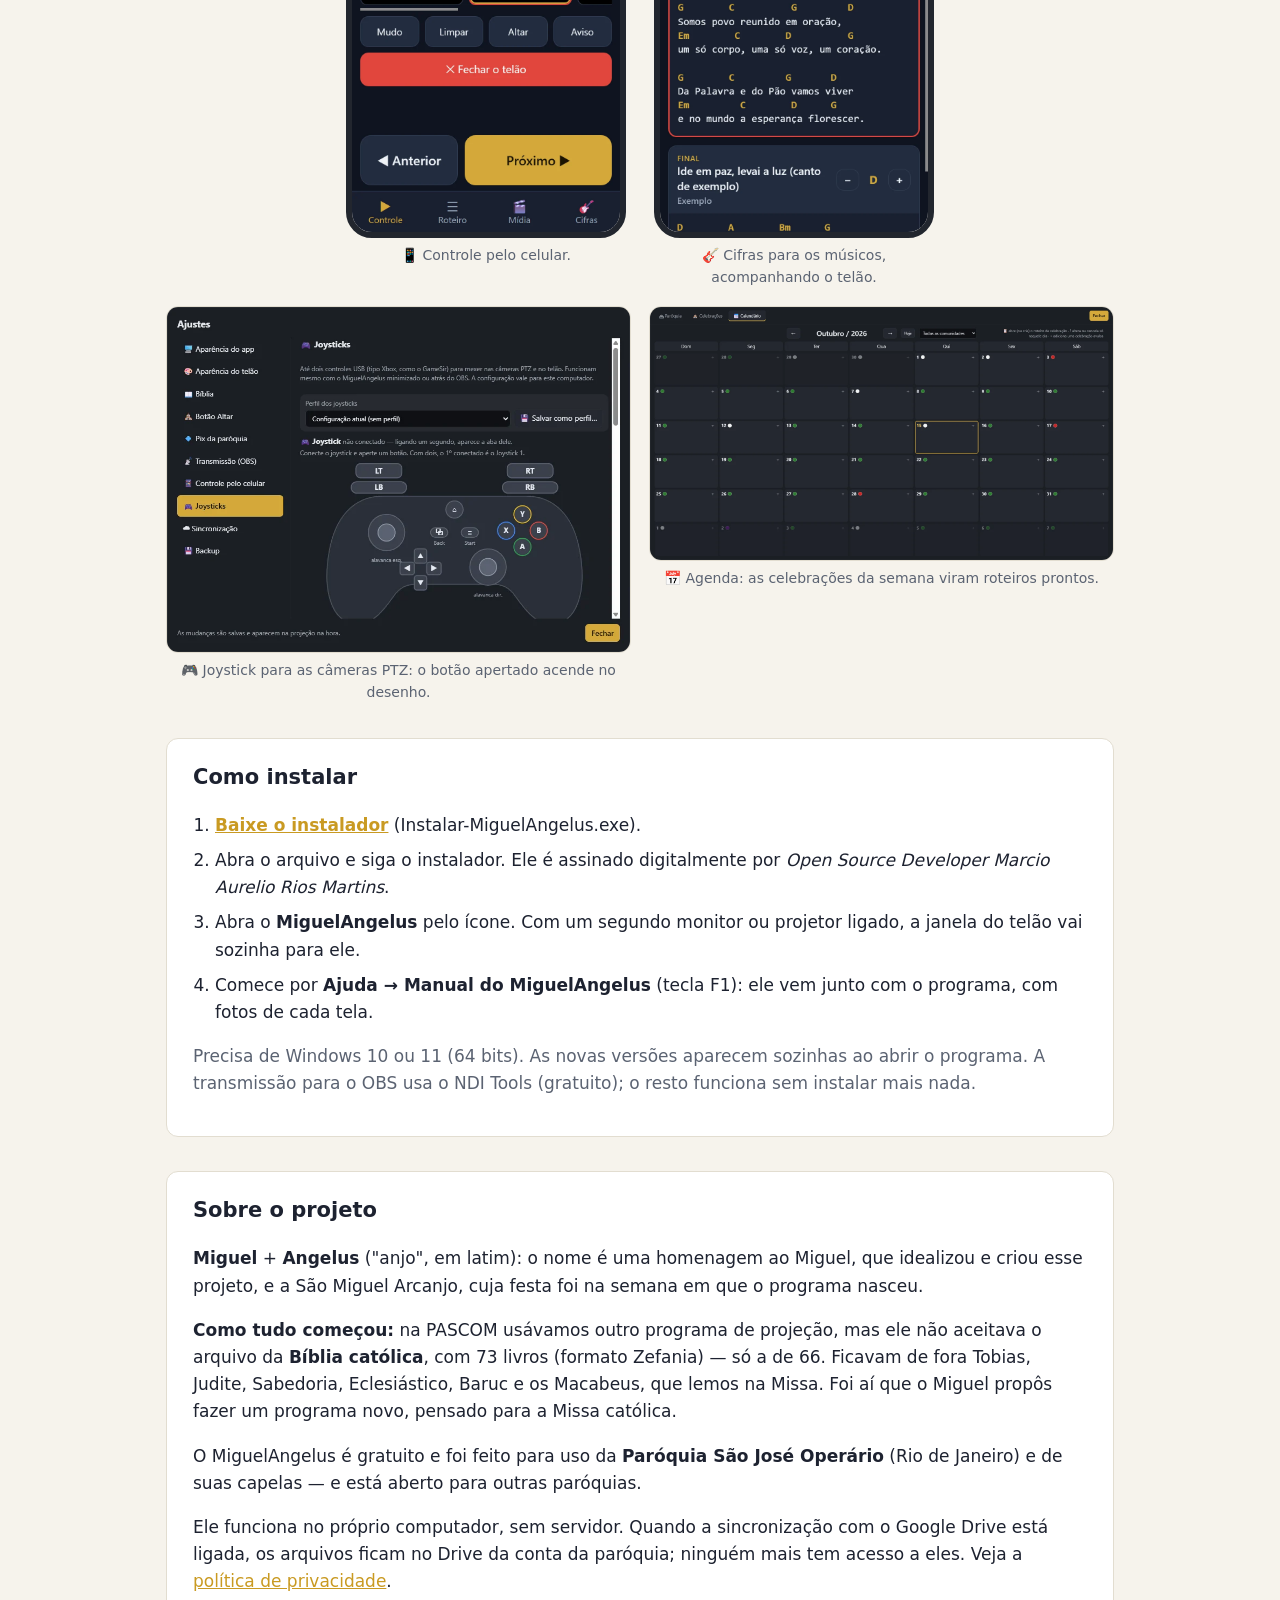
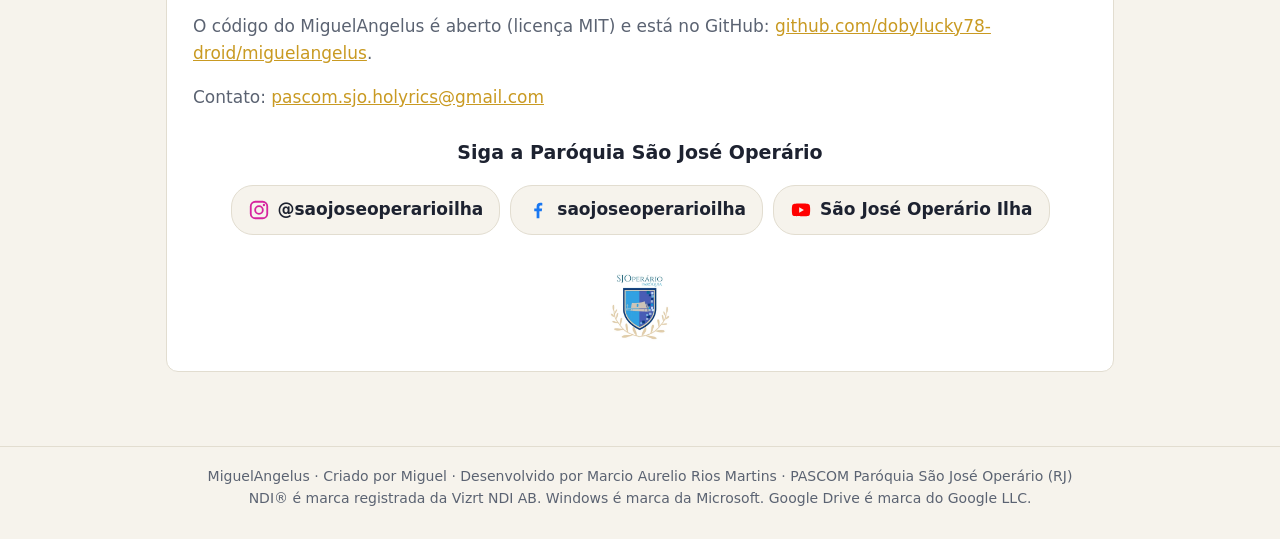
==== commit 3c391ea9: "Nova versão do site. V 1.7.4" ====
--- a/index.html
+++ b/index.html
@@ -46,9 +46,11 @@
     <h2 class="secao">O que ele faz</h2>
     <div class="cartoes">
       <div class="cartao"><h3>📄 Roteiro a partir do folheto</h3><p>Lê o folheto da Missa (PDF, Word ou texto) — ou baixa o da sua arquidiocese — e monta o roteiro inteiro, com as falas do padre e do povo.</p></div>
-      <div class="cartao"><h3>🎵 Cantos com cifras</h3><p>Cantos por momento da Missa, refrão repetido sozinho, cantado ou rezado (Glória, Sequências, Ladainhas) e cifras para os músicos.</p></div>
-      <div class="cartao"><h3>📖 Bíblia e liturgia</h3><p>Bíblia católica completa já incluída, calendário litúrgico com santos, cor do tempo, Terço, Ângelus e as partes fixas da Missa.</p></div>
+      <div class="cartao"><h3>🎵 Cantos com cifras</h3><p>Cantos por momento da Missa, refrão repetido sozinho, cantado ou rezado (Glória, Sequências, Ladainhas) e cifras para os músicos. No roteiro, 🔎 procura o canto pelo título, autor ou um pedaço da letra.</p></div>
+      <div class="cartao"><h3>📖 Bíblia e liturgia</h3><p>Bíblia católica completa, com os 73 livros, já incluída; calendário litúrgico com santos e cor do tempo; as partes fixas da Missa com P. e T.; o nome do Papa e do Bispo no lugar do "N.".</p></div>
       <div class="cartao"><h3>📱 Controle pelo celular</h3><p>Leia o QR code e passe os slides andando pela igreja. Os músicos veem a cifra que acompanha o telão, no tom do instrumento.</p></div>
+      <div class="cartao"><h3>✨ Slides automáticos</h3><p>Para cada slide, o programa calcula a letra, as linhas e os espaços para ocupar bem o telão — no máximo 6 linhas, divididas no fim da frase. Enquanto você edita, a prévia mostra o slide como vai ficar.</p></div>
+      <div class="cartao"><h3>📿 Terço no telão</h3><p>O terço inteiro pronto, com os mistérios do dia: Nossa Senhora num canto e o terço desenhado no outro, preenchendo conta por conta. E versões com outros textos, como o terço pelos Filhos ou o Vocacional.</p></div>
       <div class="cartao"><h3>🎨 Telão do seu jeito</h3><p>Temas (inclusive pela cor do tempo litúrgico), perfis para cada operador, brasão e padroeiro nos cantos da tela.</p></div>
       <div class="cartao"><h3>📷 Câmeras e joysticks</h3><p>Câmera ao vivo no telão e câmeras PTZ com posições prontas — pelo computador, pelo celular ou por um joystick USB.</p></div>
       <div class="cartao"><h3>📡 Transmissão</h3><p>Faixa com as letras para o OBS (NDI), por cima da câmera da transmissão — inclusive o QR code do Pix da paróquia.</p></div>
@@ -90,7 +92,11 @@
   <section class="texto sobre">
     <h2 style="margin-top:0">Sobre o projeto</h2>
     <p><b>Miguel</b> + <b>Angelus</b> ("anjo", em latim): o nome é uma homenagem ao Miguel, que idealizou e criou esse projeto, e a
-      São Miguel Arcanjo, cuja festa foi na semana em que o programa nasceu. O MiguelAngelus é gratuito e foi feito para uso
+      São Miguel Arcanjo, cuja festa foi na semana em que o programa nasceu.</p>
+    <p><b>Como tudo começou:</b> na PASCOM usávamos outro programa de projeção, mas ele não aceitava o arquivo da <b>Bíblia católica</b>,
+      com 73 livros (formato Zefania) — só a de 66. Ficavam de fora Tobias, Judite, Sabedoria, Eclesiástico, Baruc e os Macabeus, que lemos
+      na Missa. Foi aí que o Miguel propôs fazer um programa novo, pensado para a Missa católica.</p>
+    <p>O MiguelAngelus é gratuito e foi feito para uso
       da <b>Paróquia São José Operário</b> (Rio de Janeiro) e de suas capelas — e está aberto para outras paróquias.</p>
     <p>Ele funciona no próprio computador, sem servidor. Quando a sincronização com o Google Drive está ligada, os arquivos
       ficam no Drive da conta da paróquia; ninguém mais tem acesso a eles. Veja a <a href="privacidade.html">política de privacidade</a>.</p>
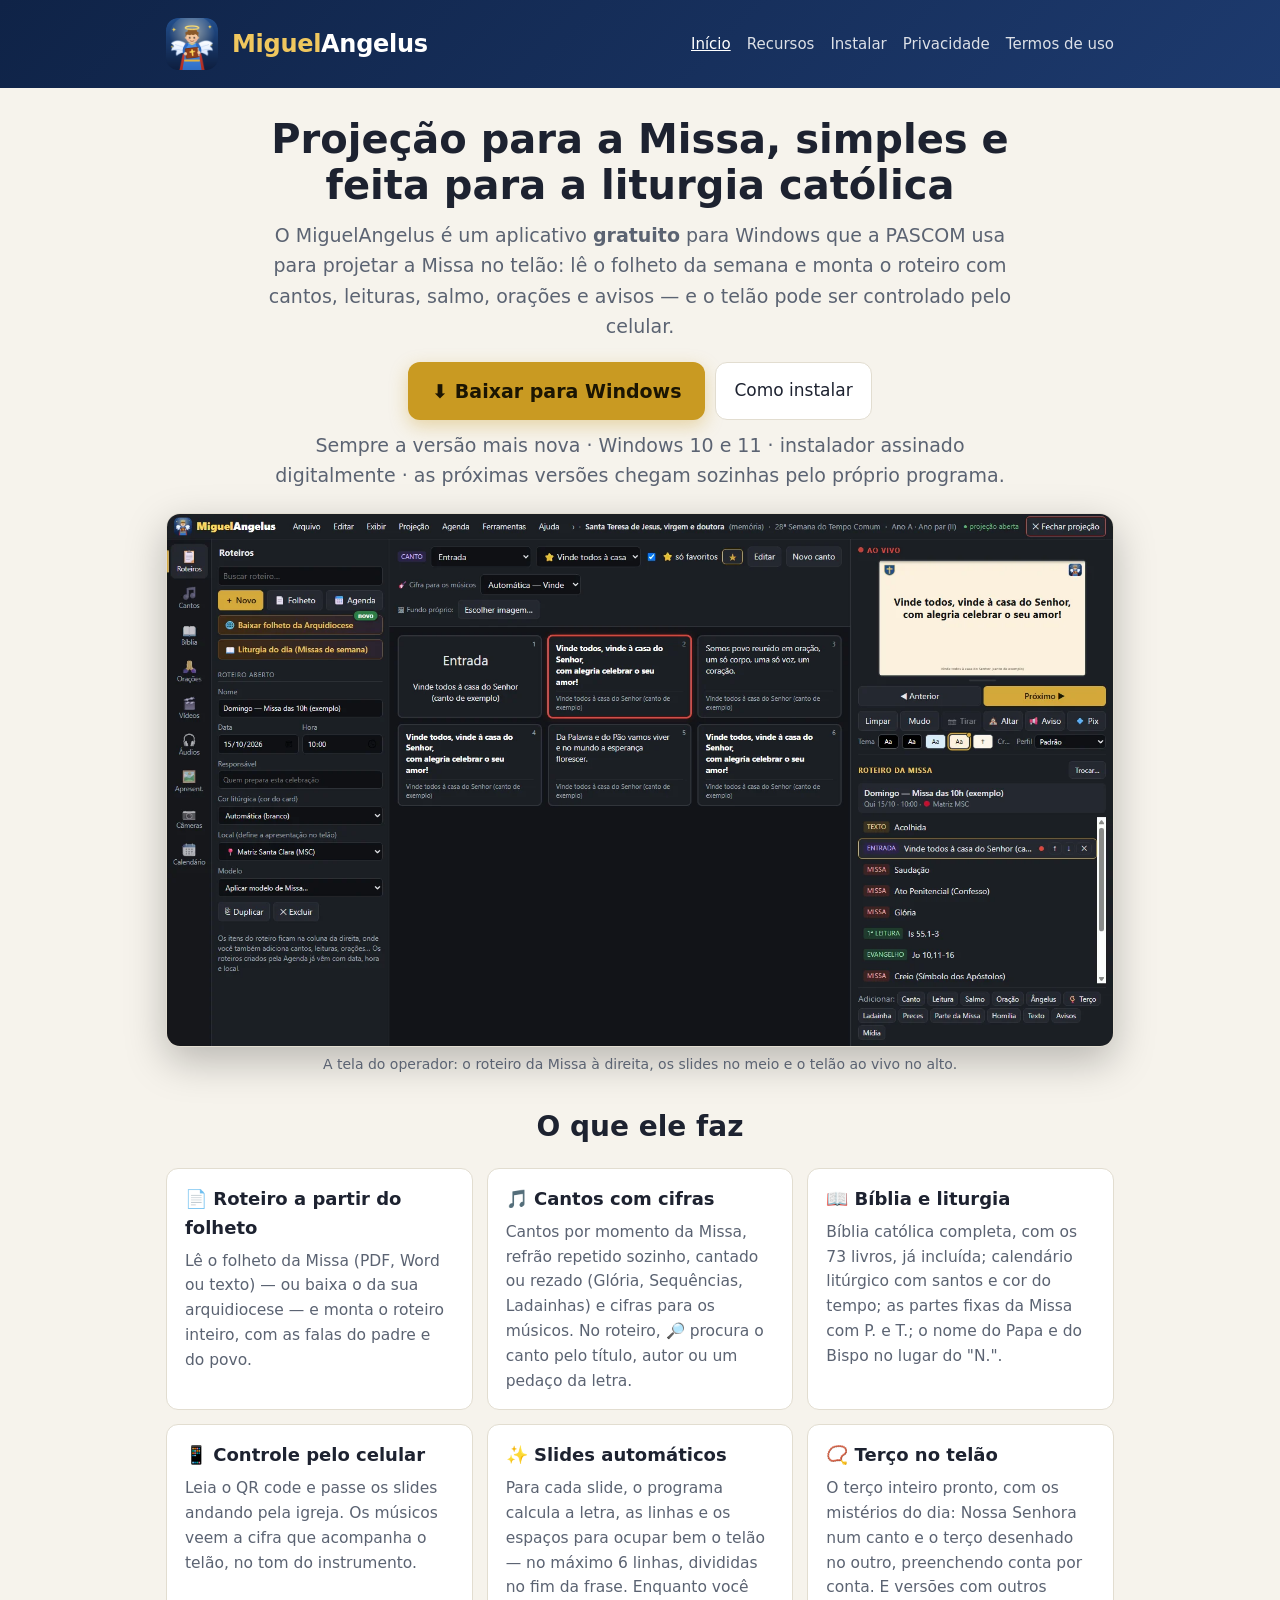
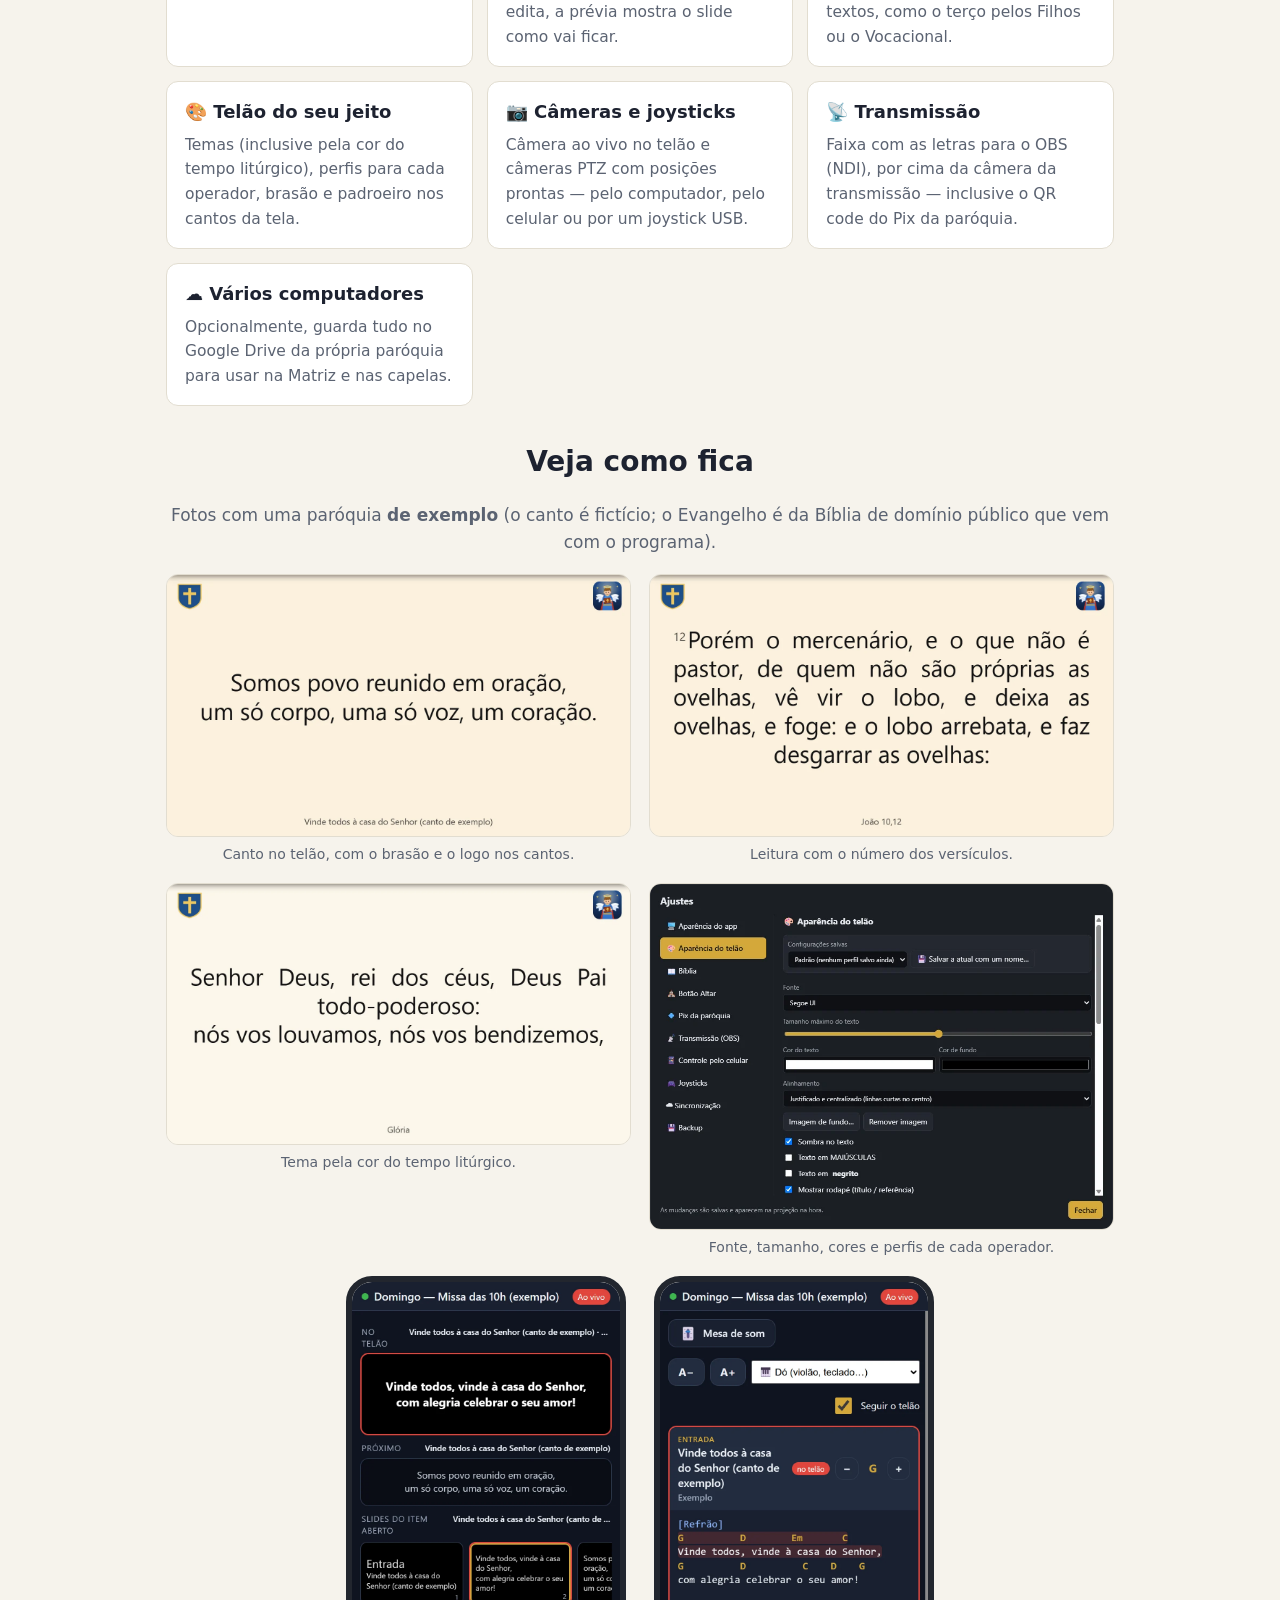
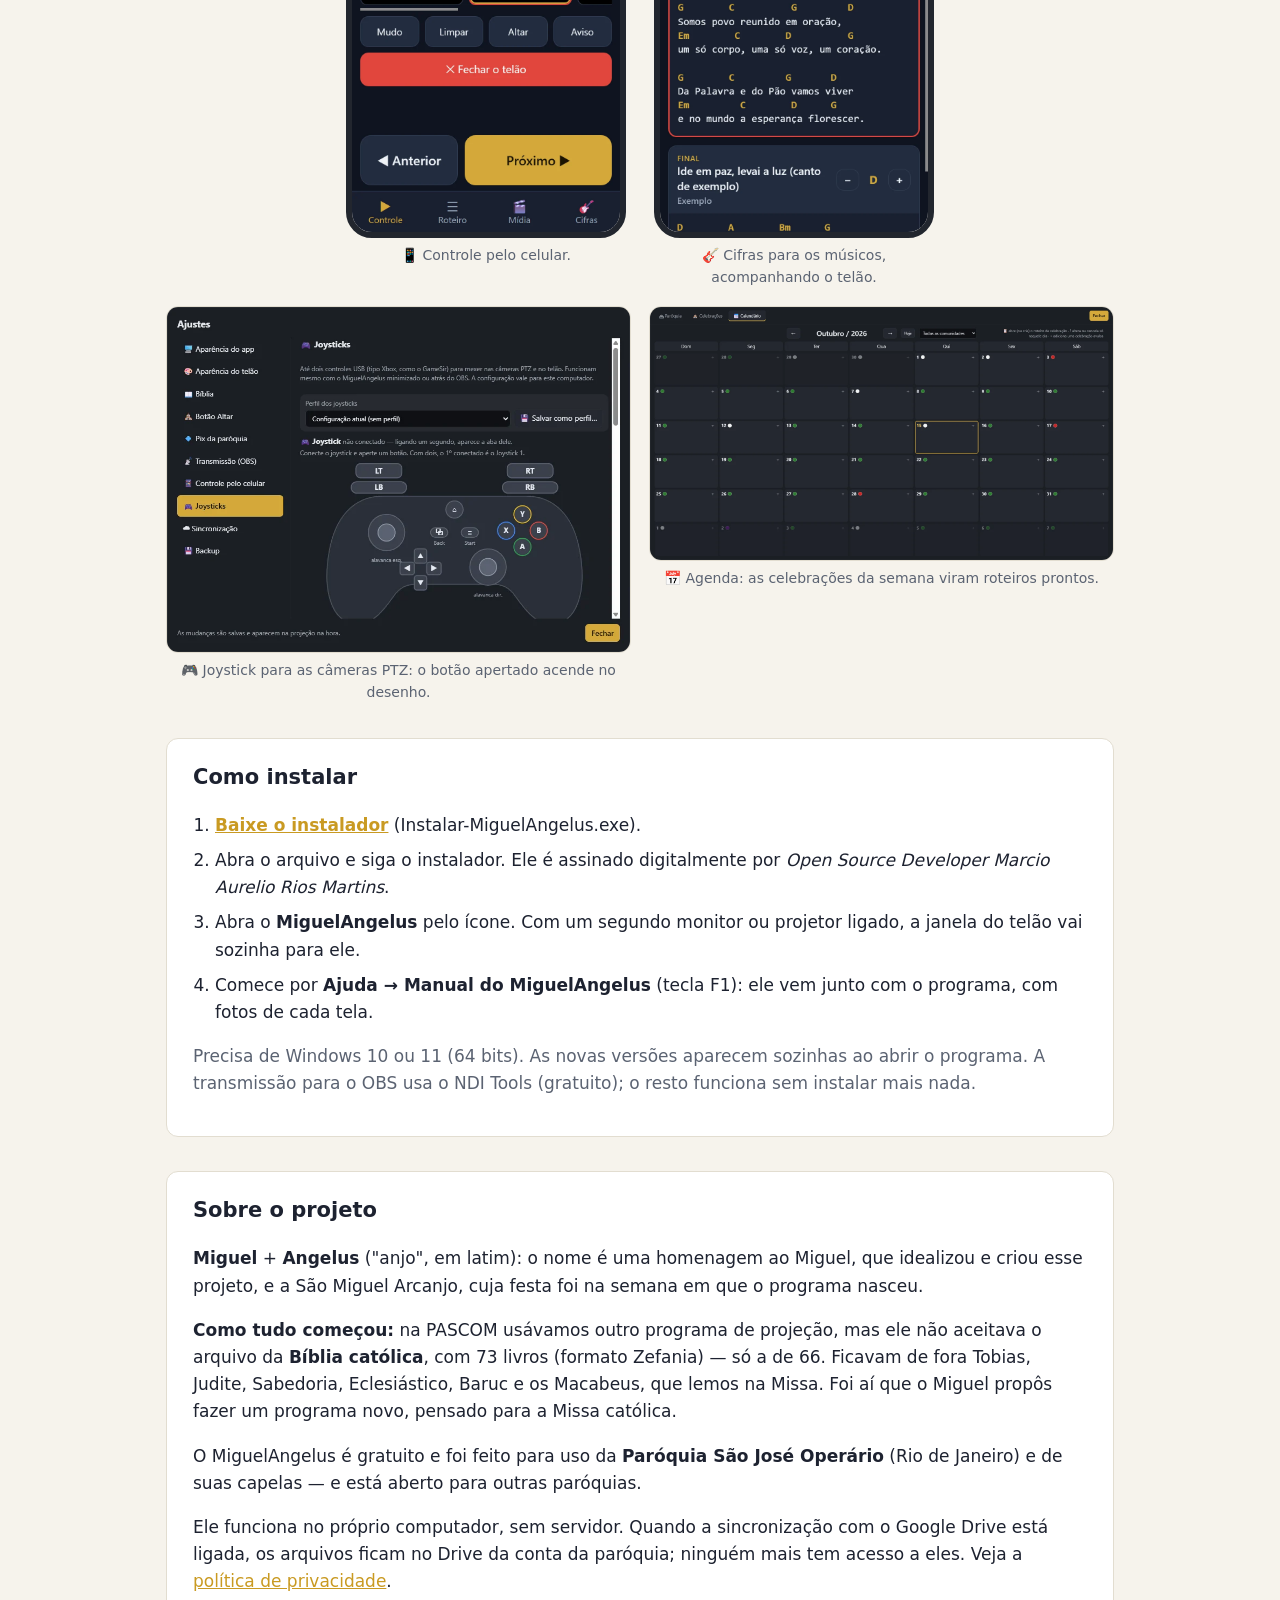
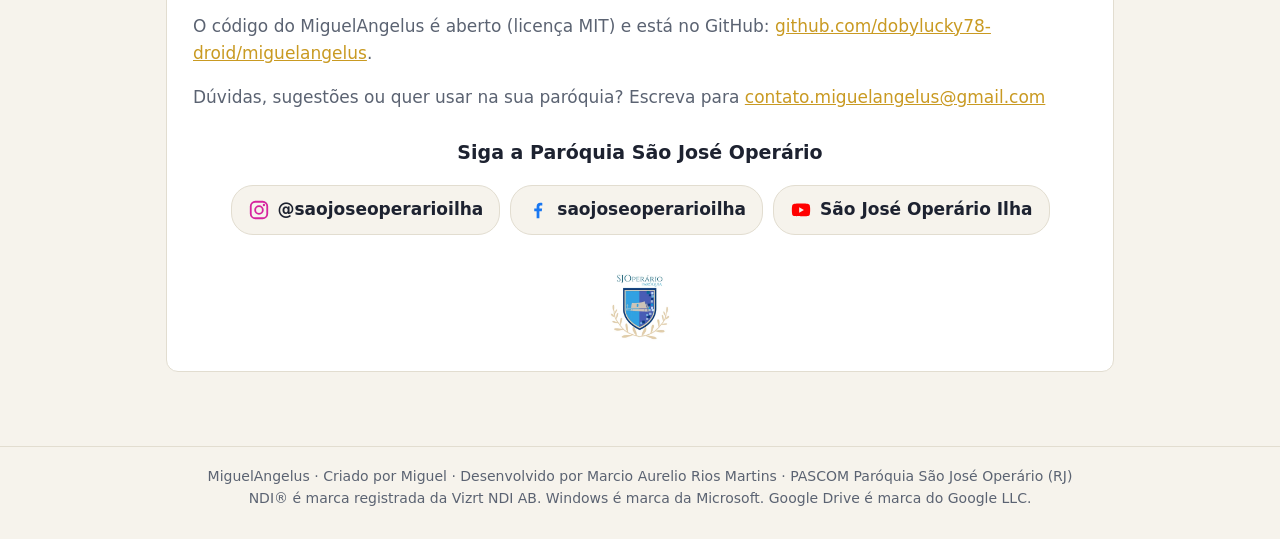
==== commit 5f3b2c82: "Atualização de contato" ====
--- a/index.html
+++ b/index.html
@@ -101,7 +101,7 @@
     <p>Ele funciona no próprio computador, sem servidor. Quando a sincronização com o Google Drive está ligada, os arquivos
       ficam no Drive da conta da paróquia; ninguém mais tem acesso a eles. Veja a <a href="privacidade.html">política de privacidade</a>.</p>
     <p class="sutil">O código do MiguelAngelus é aberto (licença MIT) e está no GitHub: <a href="https://github.com/dobylucky78-droid/miguelangelus" target="_blank" rel="noopener">github.com/dobylucky78-droid/miguelangelus</a>.</p>
-    <p class="sutil">Contato: <a href="mailto:pascom.sjo.holyrics@gmail.com">pascom.sjo.holyrics@gmail.com</a></p>
+    <p class="sutil">Dúvidas, sugestões ou quer usar na sua paróquia? Escreva para <a href="mailto:contato.miguelangelus@gmail.com">contato.miguelangelus@gmail.com</a></p>
     <h3 class="centro redes-tit">Siga a Paróquia São José Operário</h3>
     <div class="redes">
       <a href="https://www.instagram.com/saojoseoperarioilha/" target="_blank" rel="noopener" class="ig" aria-label="Instagram da paróquia">
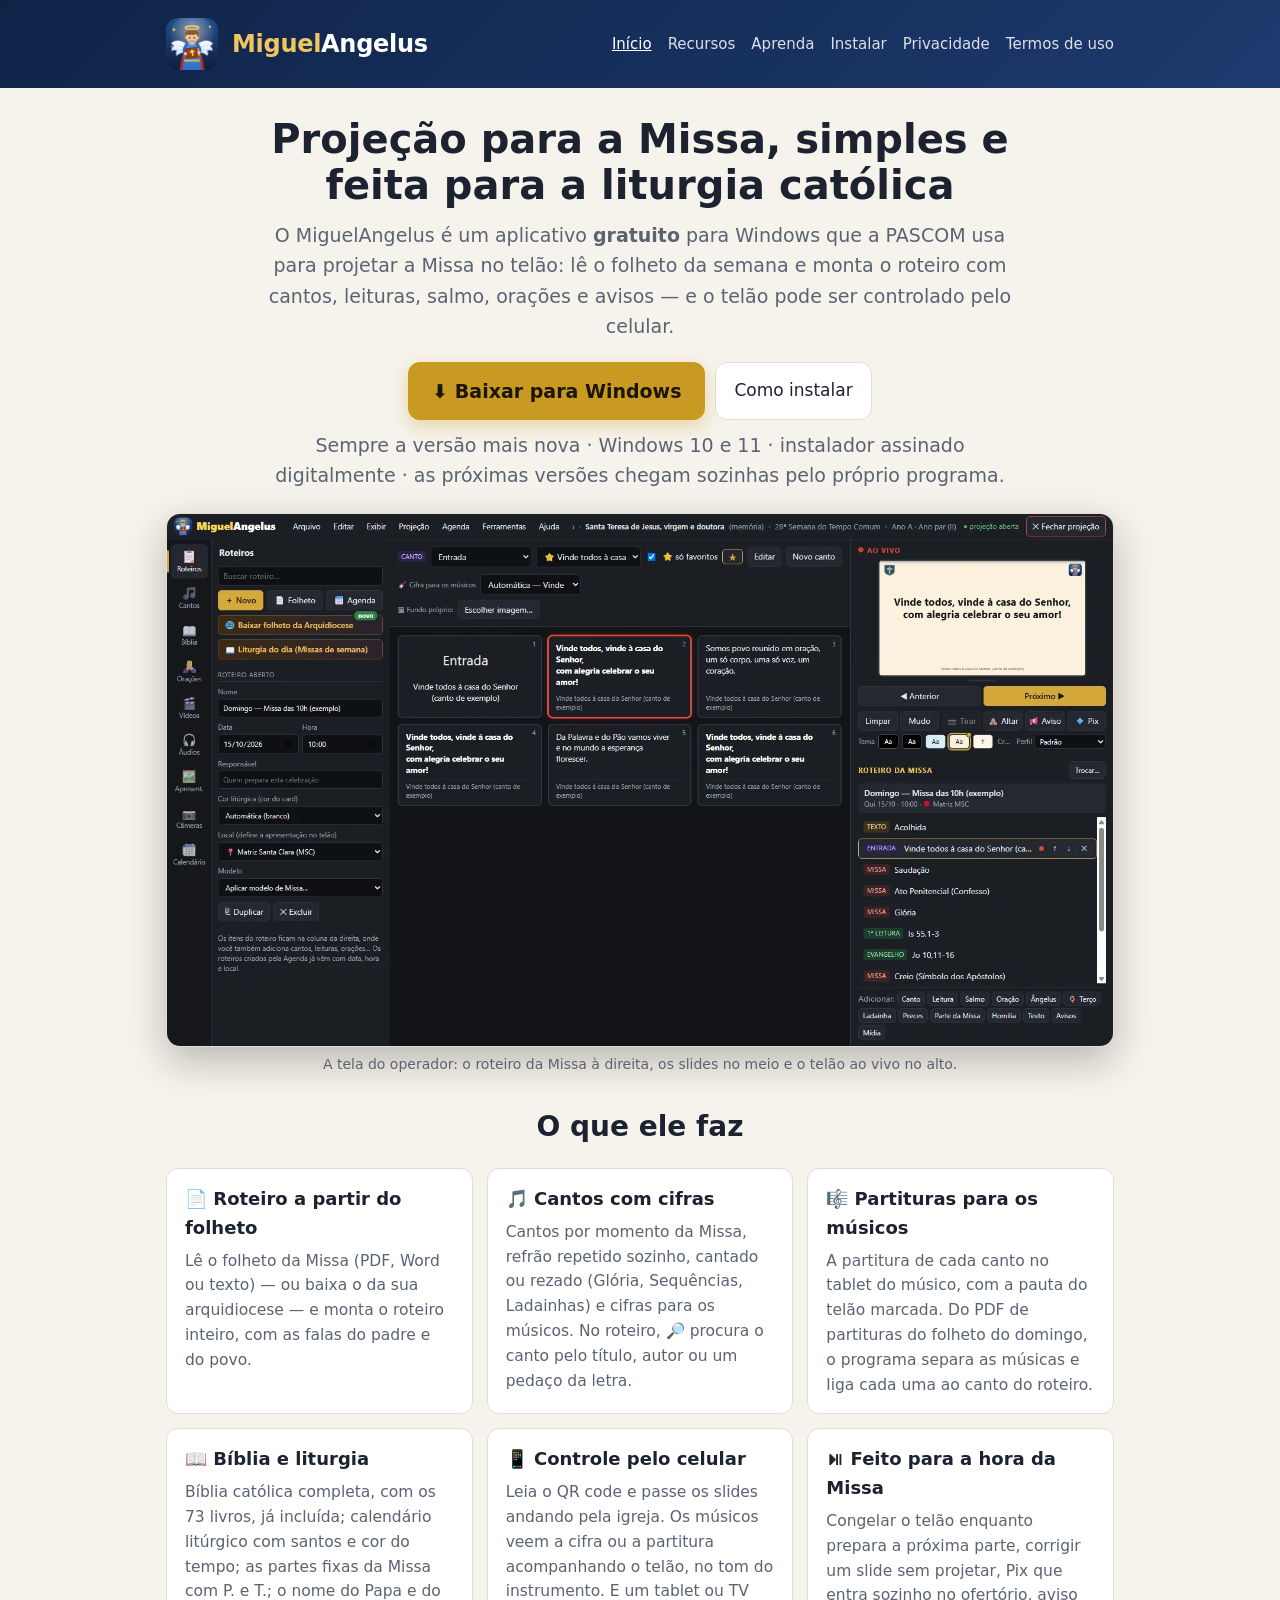
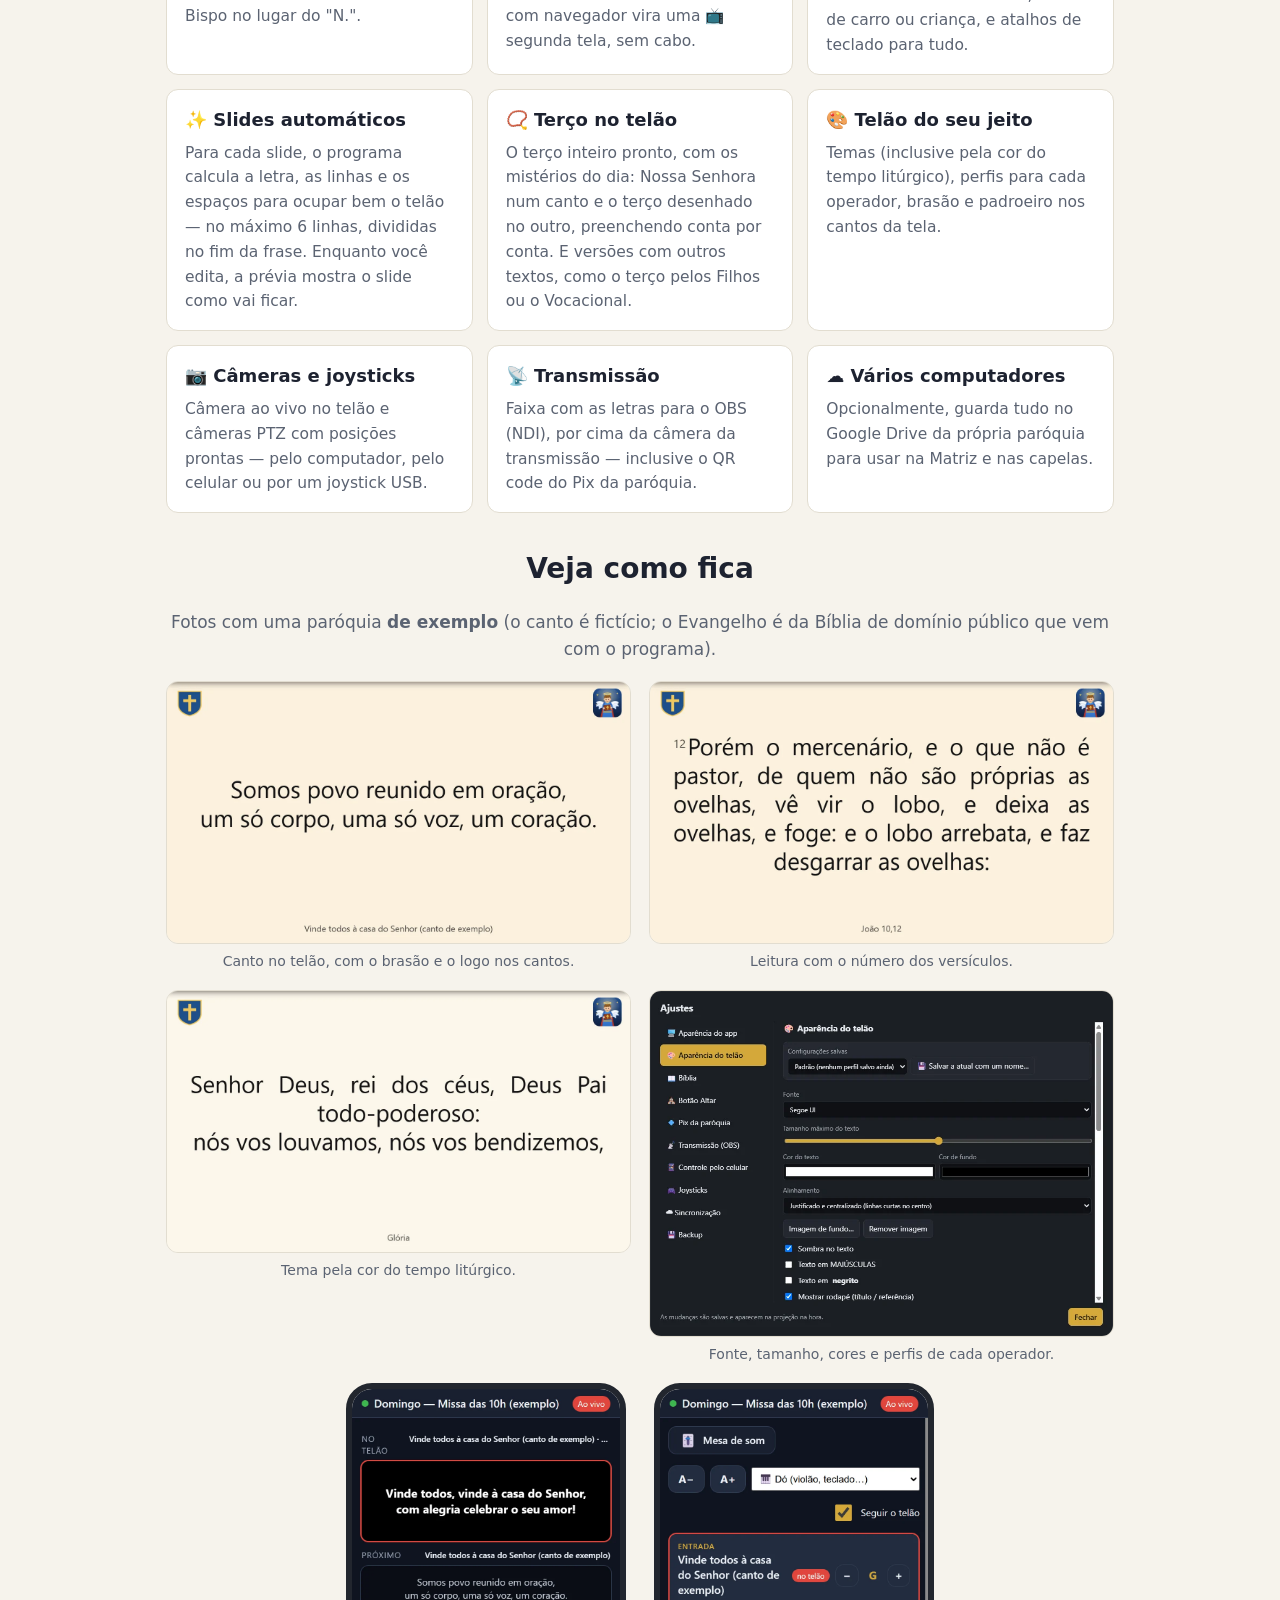
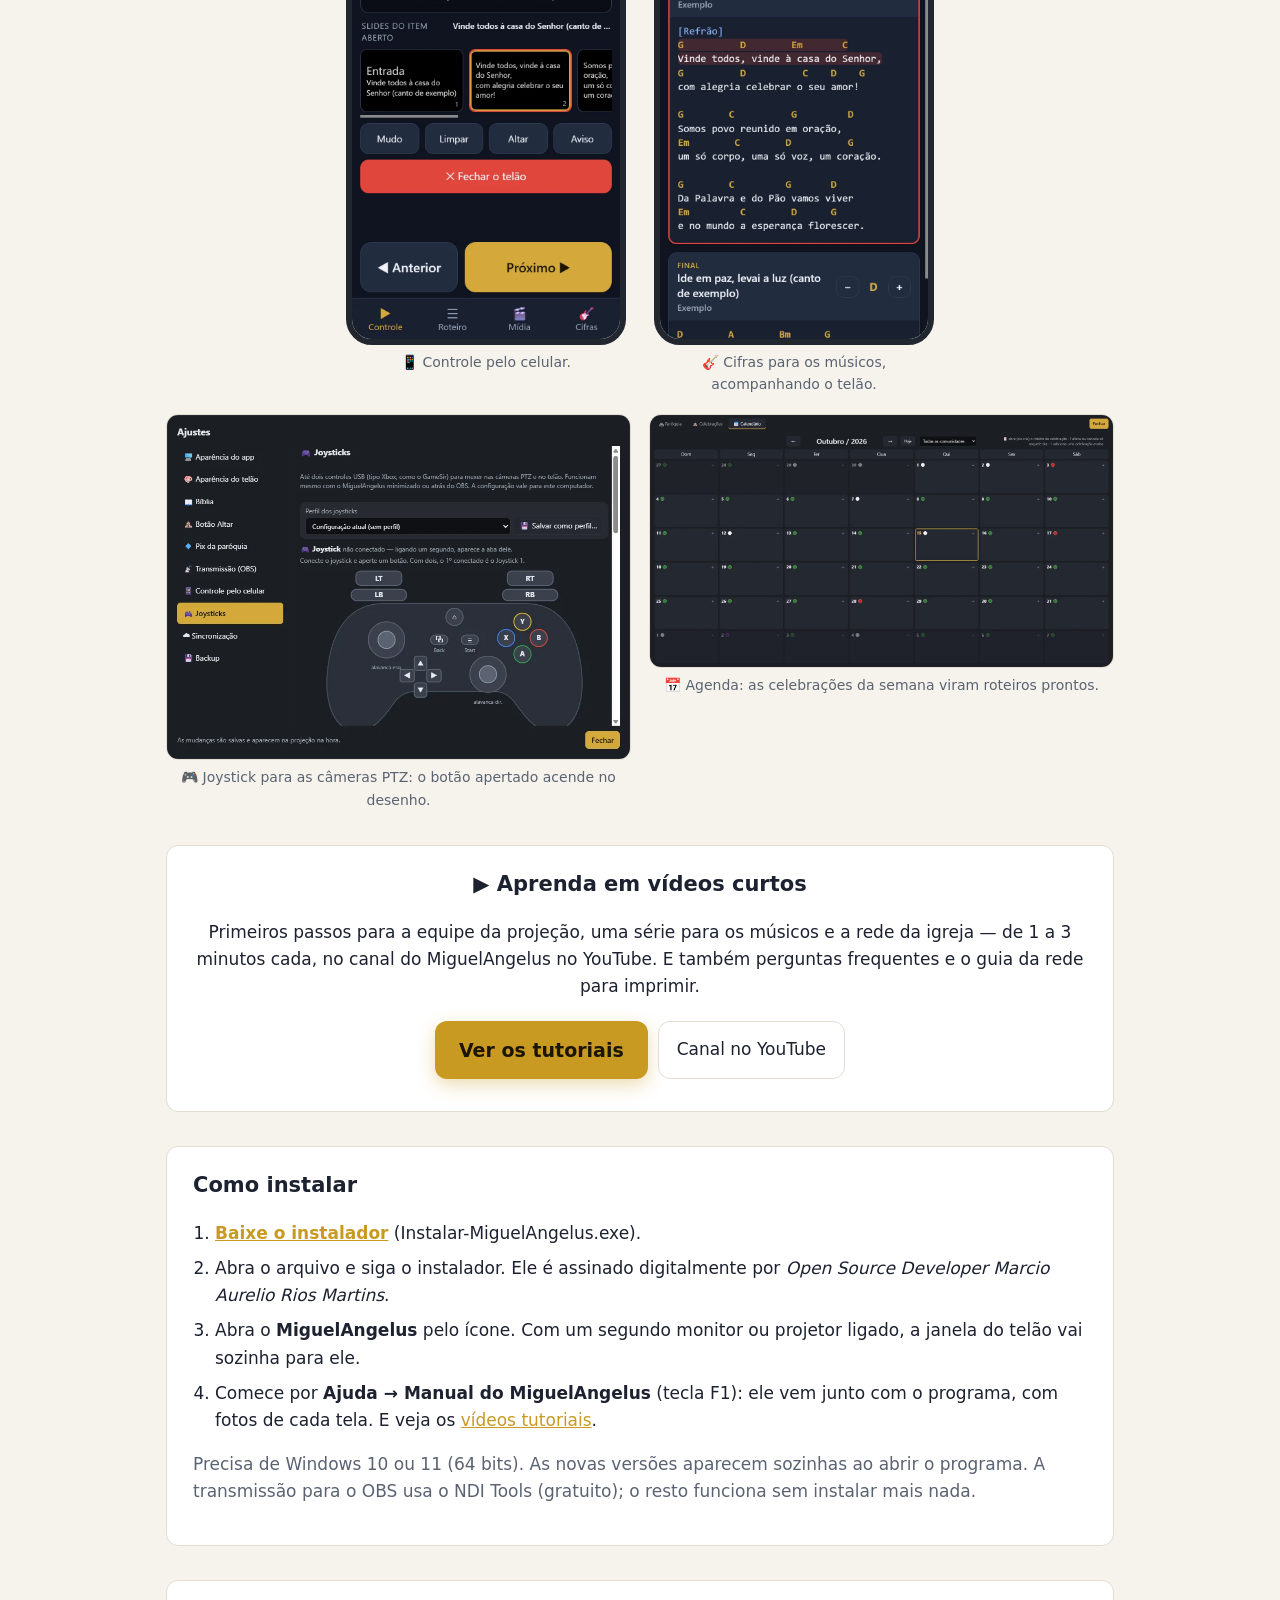
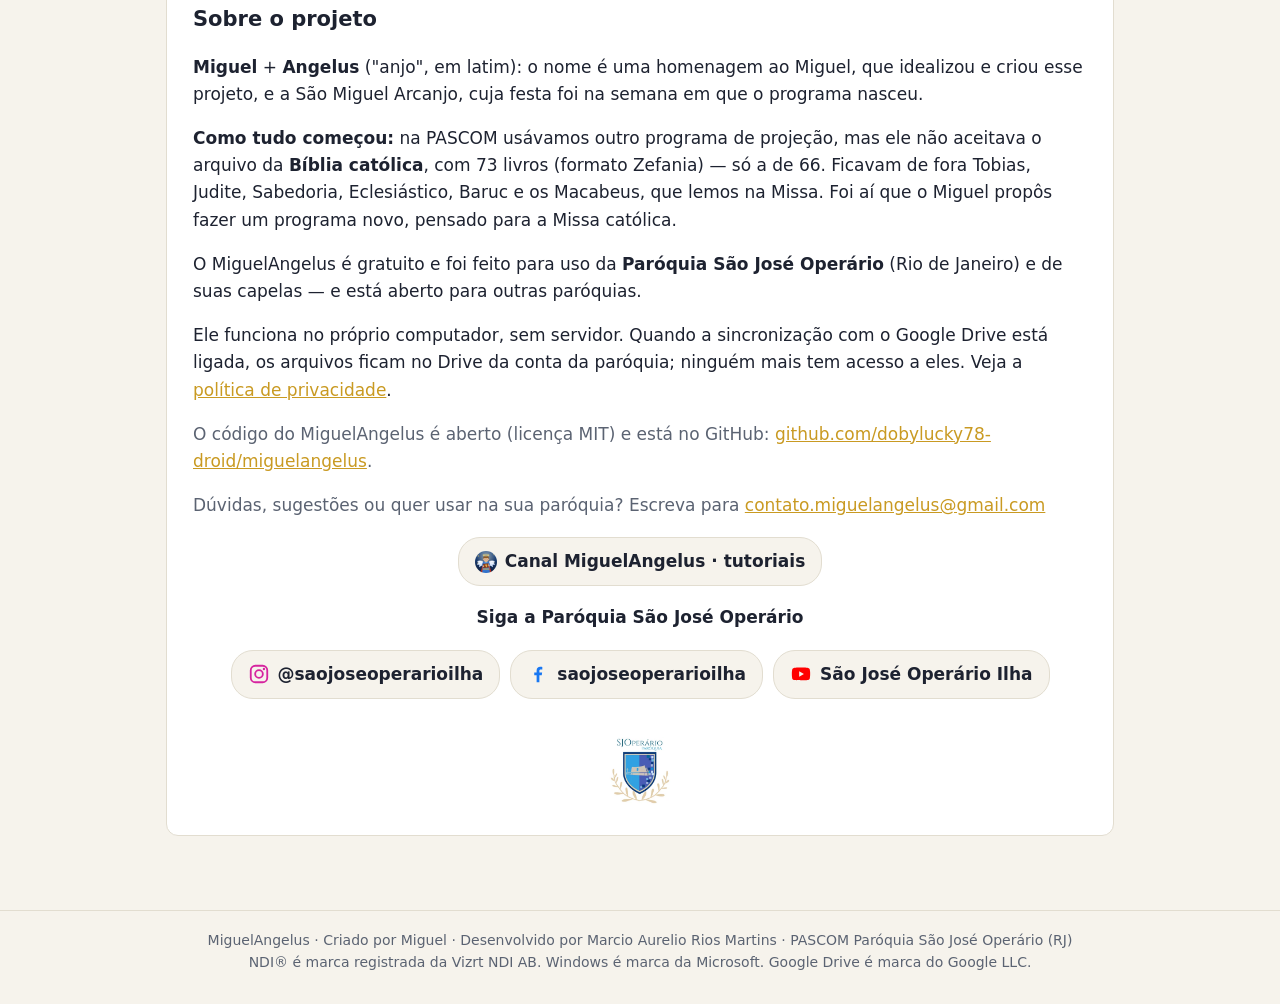
==== commit 49ebbced: "Add files via upload" ====
--- a/index.html
+++ b/index.html
@@ -21,7 +21,7 @@
 <header class="topo"><div class="dentro">
   <img src="img/icone-256.png" alt="">
   <div class="nome"><b>Miguel</b>Angelus</div>
-  <nav><a href="index.html" class="atual">Início</a><a href="#recursos">Recursos</a><a href="#instalar">Instalar</a><a href="privacidade.html">Privacidade</a><a href="termos.html">Termos de uso</a></nav>
+  <nav><a href="index.html" class="atual">Início</a><a href="#recursos">Recursos</a><a href="aprenda.html">Aprenda</a><a href="#instalar">Instalar</a><a href="privacidade.html">Privacidade</a><a href="termos.html">Termos de uso</a></nav>
 </div></header>
 
 <main>
@@ -47,8 +47,10 @@
     <div class="cartoes">
       <div class="cartao"><h3>📄 Roteiro a partir do folheto</h3><p>Lê o folheto da Missa (PDF, Word ou texto) — ou baixa o da sua arquidiocese — e monta o roteiro inteiro, com as falas do padre e do povo.</p></div>
       <div class="cartao"><h3>🎵 Cantos com cifras</h3><p>Cantos por momento da Missa, refrão repetido sozinho, cantado ou rezado (Glória, Sequências, Ladainhas) e cifras para os músicos. No roteiro, 🔎 procura o canto pelo título, autor ou um pedaço da letra.</p></div>
+      <div class="cartao"><h3>🎼 Partituras para os músicos</h3><p>A partitura de cada canto no tablet do músico, com a pauta do telão marcada. Do PDF de partituras do folheto do domingo, o programa separa as músicas e liga cada uma ao canto do roteiro.</p></div>
       <div class="cartao"><h3>📖 Bíblia e liturgia</h3><p>Bíblia católica completa, com os 73 livros, já incluída; calendário litúrgico com santos e cor do tempo; as partes fixas da Missa com P. e T.; o nome do Papa e do Bispo no lugar do "N.".</p></div>
-      <div class="cartao"><h3>📱 Controle pelo celular</h3><p>Leia o QR code e passe os slides andando pela igreja. Os músicos veem a cifra que acompanha o telão, no tom do instrumento.</p></div>
+      <div class="cartao"><h3>📱 Controle pelo celular</h3><p>Leia o QR code e passe os slides andando pela igreja. Os músicos veem a cifra ou a partitura acompanhando o telão, no tom do instrumento. E um tablet ou TV com navegador vira uma 📺 segunda tela, sem cabo.</p></div>
+      <div class="cartao"><h3>⏯ Feito para a hora da Missa</h3><p>Congelar o telão enquanto prepara a próxima parte, corrigir um slide sem projetar, Pix que entra sozinho no ofertório, aviso de carro ou criança, e atalhos de teclado para tudo.</p></div>
       <div class="cartao"><h3>✨ Slides automáticos</h3><p>Para cada slide, o programa calcula a letra, as linhas e os espaços para ocupar bem o telão — no máximo 6 linhas, divididas no fim da frase. Enquanto você edita, a prévia mostra o slide como vai ficar.</p></div>
       <div class="cartao"><h3>📿 Terço no telão</h3><p>O terço inteiro pronto, com os mistérios do dia: Nossa Senhora num canto e o terço desenhado no outro, preenchendo conta por conta. E versões com outros textos, como o terço pelos Filhos ou o Vocacional.</p></div>
       <div class="cartao"><h3>🎨 Telão do seu jeito</h3><p>Temas (inclusive pela cor do tempo litúrgico), perfis para cada operador, brasão e padroeiro nos cantos da tela.</p></div>
@@ -77,13 +79,24 @@
     </div>
   </section>
 
+  <section class="texto centro">
+    <h2 style="margin-top:0">▶ Aprenda em vídeos curtos</h2>
+    <p>Primeiros passos para a equipe da projeção, uma série para os músicos e a rede da igreja — de 1 a 3 minutos cada,
+      no canal do MiguelAngelus no YouTube. E também perguntas frequentes e o guia da rede para imprimir.</p>
+    <div class="botoes" style="justify-content:center">
+      <a class="baixar" href="aprenda.html">Ver os tutoriais</a>
+      <a class="sec" href="https://www.youtube.com/@MiguelAngelusapp" target="_blank" rel="noopener">Canal no YouTube</a>
+    </div>
+  </section>
+
   <section id="instalar" class="texto">
     <h2 style="margin-top:0">Como instalar</h2>
     <ol class="passos">
       <li><a href="https://github.com/dobylucky78-droid/miguelangelus/releases/latest/download/Instalar-MiguelAngelus.exe"><b>Baixe o instalador</b></a> (Instalar-MiguelAngelus.exe).</li>
       <li>Abra o arquivo e siga o instalador. Ele é assinado digitalmente por <i>Open Source Developer Marcio Aurelio Rios Martins</i>.</li>
       <li>Abra o <b>MiguelAngelus</b> pelo ícone. Com um segundo monitor ou projetor ligado, a janela do telão vai sozinha para ele.</li>
-      <li>Comece por <b>Ajuda → Manual do MiguelAngelus</b> (tecla F1): ele vem junto com o programa, com fotos de cada tela.</li>
+      <li>Comece por <b>Ajuda → Manual do MiguelAngelus</b> (tecla F1): ele vem junto com o programa, com fotos de cada tela.
+        E veja os <a href="aprenda.html">vídeos tutoriais</a>.</li>
     </ol>
     <p class="sutil">Precisa de Windows 10 ou 11 (64 bits). As novas versões aparecem sozinhas ao abrir o programa.
       A transmissão para o OBS usa o NDI Tools (gratuito); o resto funciona sem instalar mais nada.</p>
@@ -102,6 +115,10 @@
       ficam no Drive da conta da paróquia; ninguém mais tem acesso a eles. Veja a <a href="privacidade.html">política de privacidade</a>.</p>
     <p class="sutil">O código do MiguelAngelus é aberto (licença MIT) e está no GitHub: <a href="https://github.com/dobylucky78-droid/miguelangelus" target="_blank" rel="noopener">github.com/dobylucky78-droid/miguelangelus</a>.</p>
     <p class="sutil">Dúvidas, sugestões ou quer usar na sua paróquia? Escreva para <a href="mailto:contato.miguelangelus@gmail.com">contato.miguelangelus@gmail.com</a></p>
+    <div class="redes">
+      <a href="https://www.youtube.com/@MiguelAngelusapp" target="_blank" rel="noopener" class="canal" aria-label="Canal do MiguelAngelus no YouTube">
+        <img src="img/icone-256.png" alt=""> Canal MiguelAngelus · tutoriais</a>
+    </div>
     <h3 class="centro redes-tit">Siga a Paróquia São José Operário</h3>
     <div class="redes">
       <a href="https://www.instagram.com/saojoseoperarioilha/" target="_blank" rel="noopener" class="ig" aria-label="Instagram da paróquia">
--- a/estilo.css
+++ b/estilo.css
@@ -67,13 +67,13 @@
 @media (max-width: 860px) {
   .destaque { grid-template-columns: 1fr; }
   .galeria.celulares { grid-template-columns: repeat(2, minmax(0, 1fr)); gap: 12px; }
-}
+}
 /* redes sociais da paróquia */
 .redes-tit { margin: 26px 0 0; font-size: 19px; }
 .redes a svg { width: 22px; height: 22px; flex: none; }
 .redes a { transition: transform .12s, box-shadow .12s; }
 .redes a:hover { transform: translateY(-2px); box-shadow: 0 6px 16px rgba(0,0,0,.15); }
-.redes a.ig svg { color: #d6249f; } .redes a.fb svg { color: #1877f2; } .redes a.yt svg { color: #ff0000; }
+.redes a.ig svg { color: #d6249f; } .redes a.fb svg { color: #1877f2; } .redes a.yt svg { color: #ff0000; }
 /* destaque: texto em cima, centralizado; a tela grande embaixo. Galeria em 2 colunas */
 .destaque { grid-template-columns: 1fr; text-align: center; gap: 22px; }
 .destaque h1 { font-size: 40px; max-width: 760px; margin: 0 auto 12px; }
@@ -81,4 +81,16 @@
 .destaque .botoes { justify-content: center; }
 .destaque .pequeno { margin-top: 4px; }
 .galeria { grid-template-columns: repeat(auto-fit, minmax(380px, 1fr)); }
-@media (max-width: 860px) { .galeria { grid-template-columns: 1fr; } .destaque h1 { font-size: 28px; } }
+@media (max-width: 860px) { .galeria { grid-template-columns: 1fr; } .destaque h1 { font-size: 28px; } }
+/* página Aprenda (novembro de 2026): lista de vídeos e perguntas */
+.videos { counter-reset: v; list-style: none; padding: 0; margin: 16px auto 10px; max-width: 760px; display: grid; gap: 8px; }
+.videos li { counter-increment: v; background: var(--papel); border: 1px solid var(--borda); border-radius: 10px; padding: 10px 14px 10px 56px; position: relative; }
+.videos li::before { content: counter(v, decimal-leading-zero); position: absolute; left: 14px; top: 10px; font-weight: 800; color: var(--dourado); }
+.videos li b { display: block; }
+.videos li span { color: var(--sutil); font-size: 15px; }
+.texto h3 { font-size: 17px; margin: 18px 0 4px; }
+.texto h3 + p { margin-top: 0; }
+.redes a.canal img { width: 22px; height: 22px; border-radius: 50%; }
+.videos li a { color: inherit; text-decoration: none; }
+.videos li a b::after { content: ' ▶'; color: var(--dourado); font-size: .8em; }
+.videos li a:hover b { text-decoration: underline; }
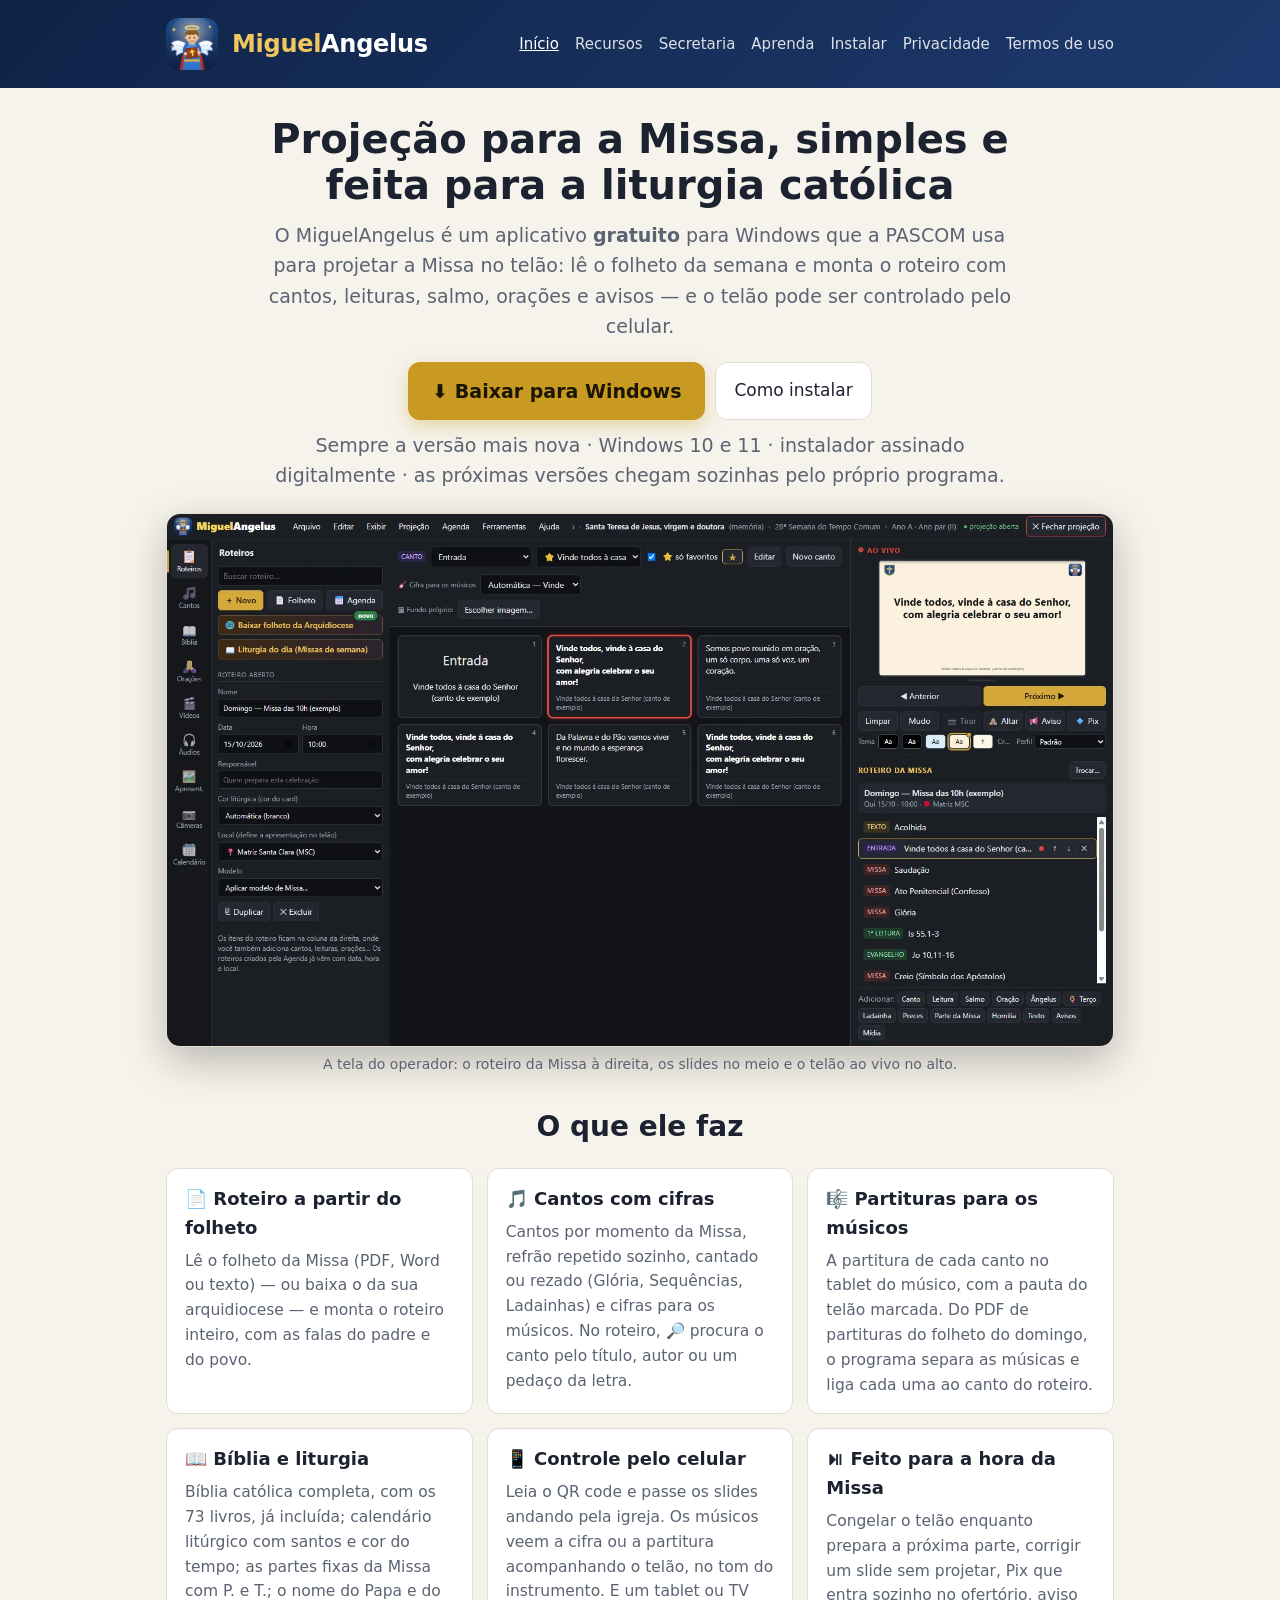
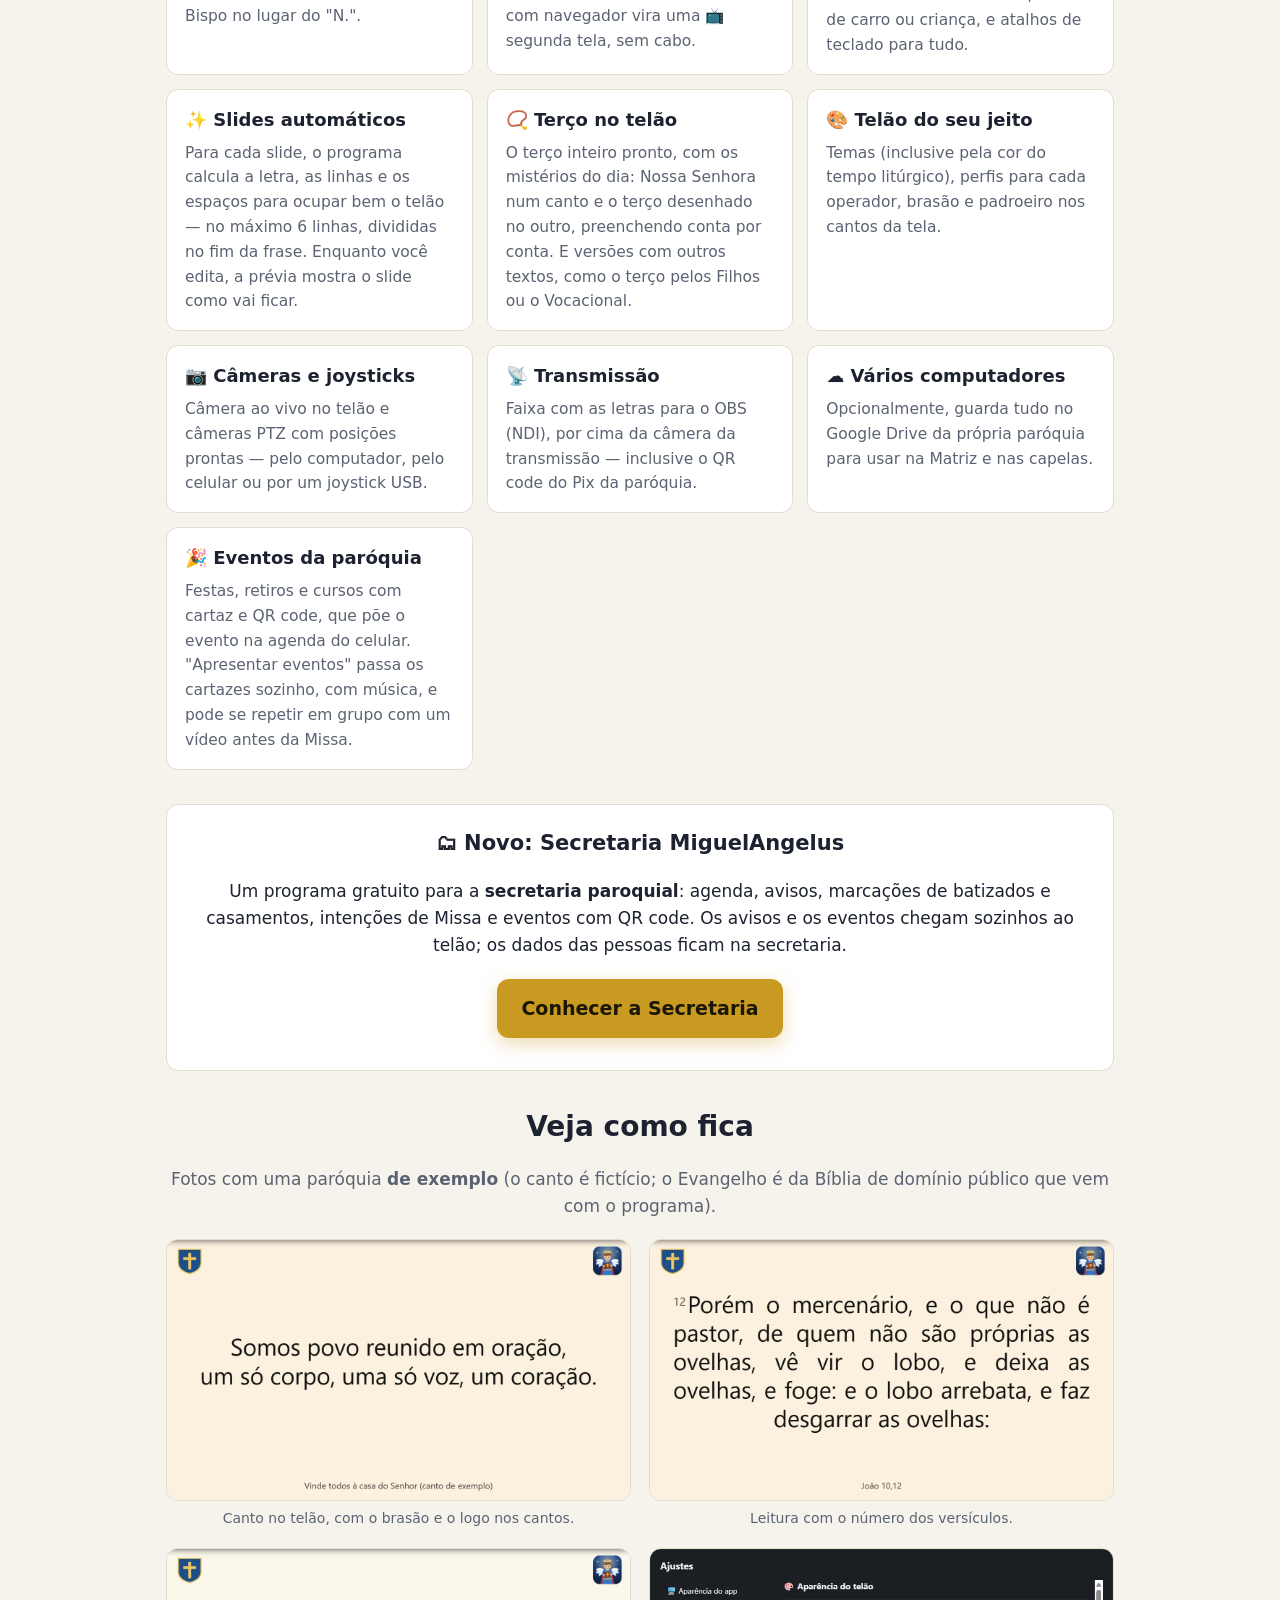
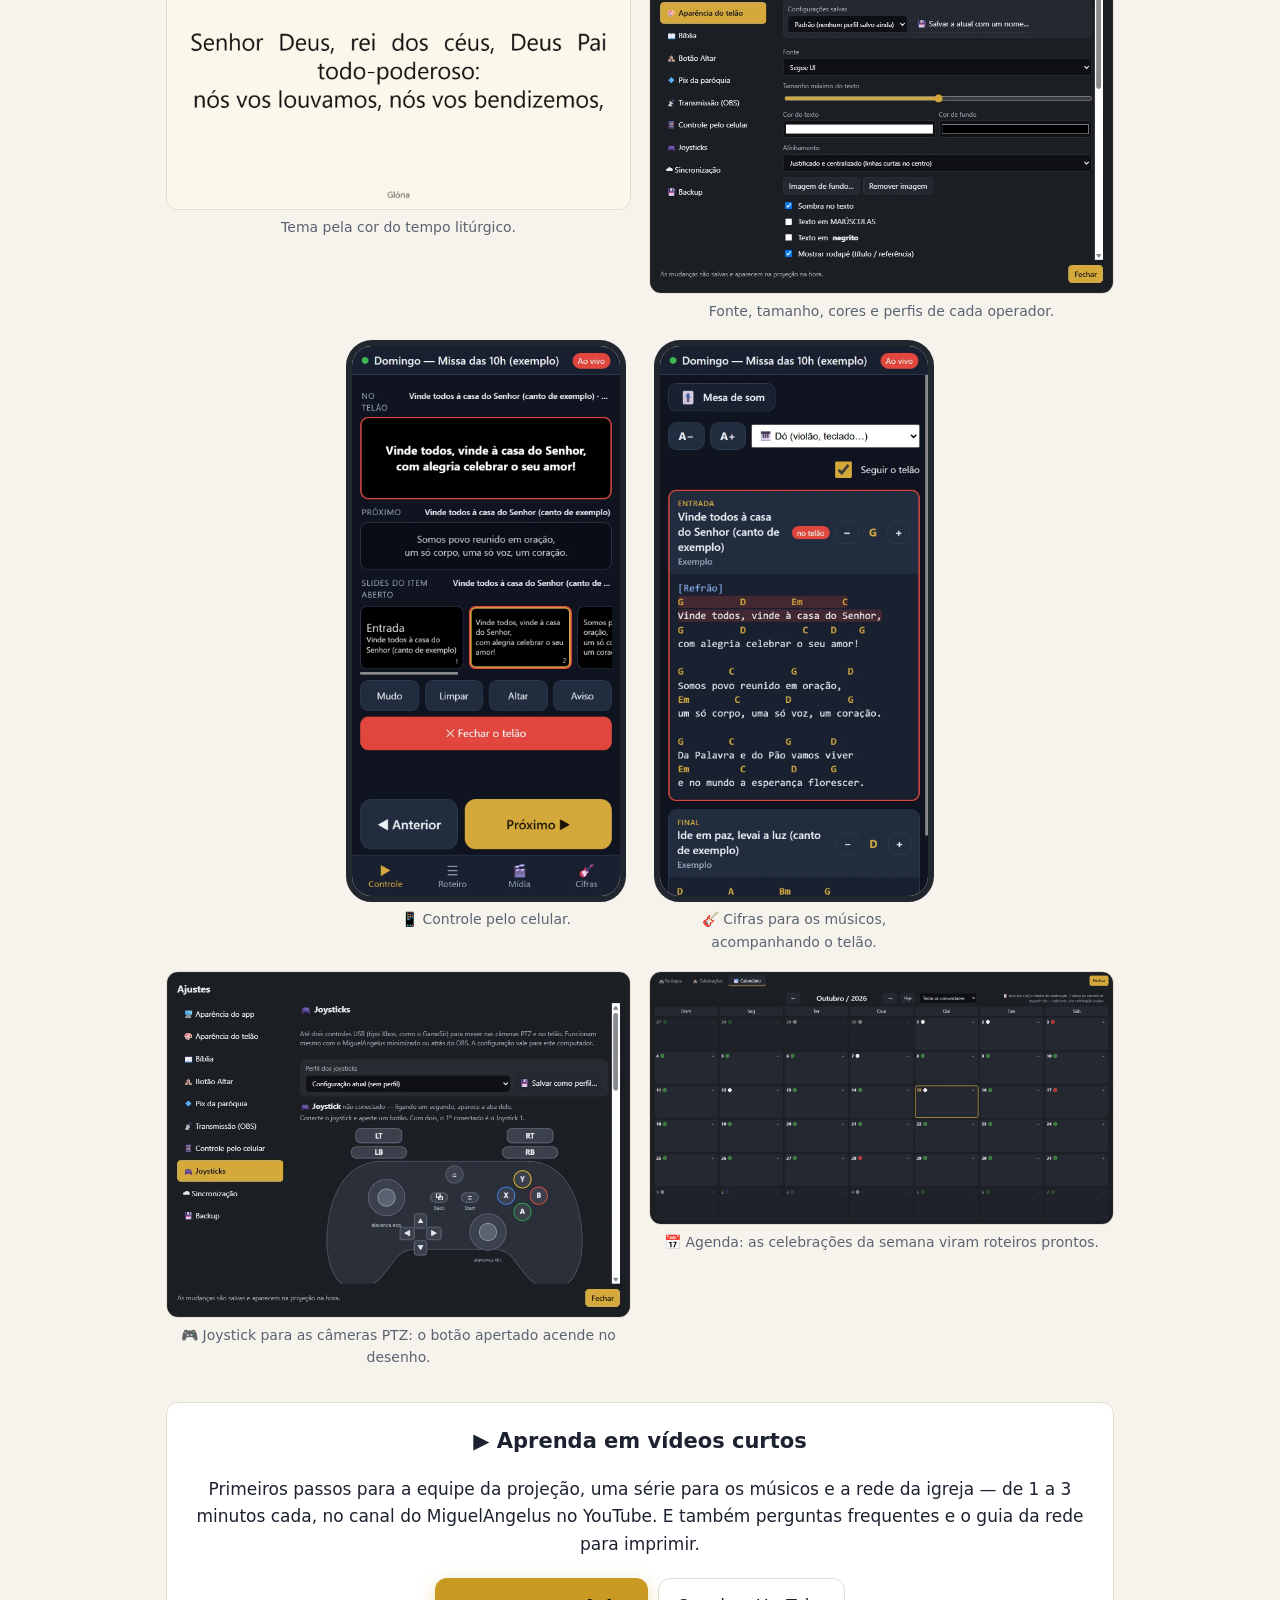
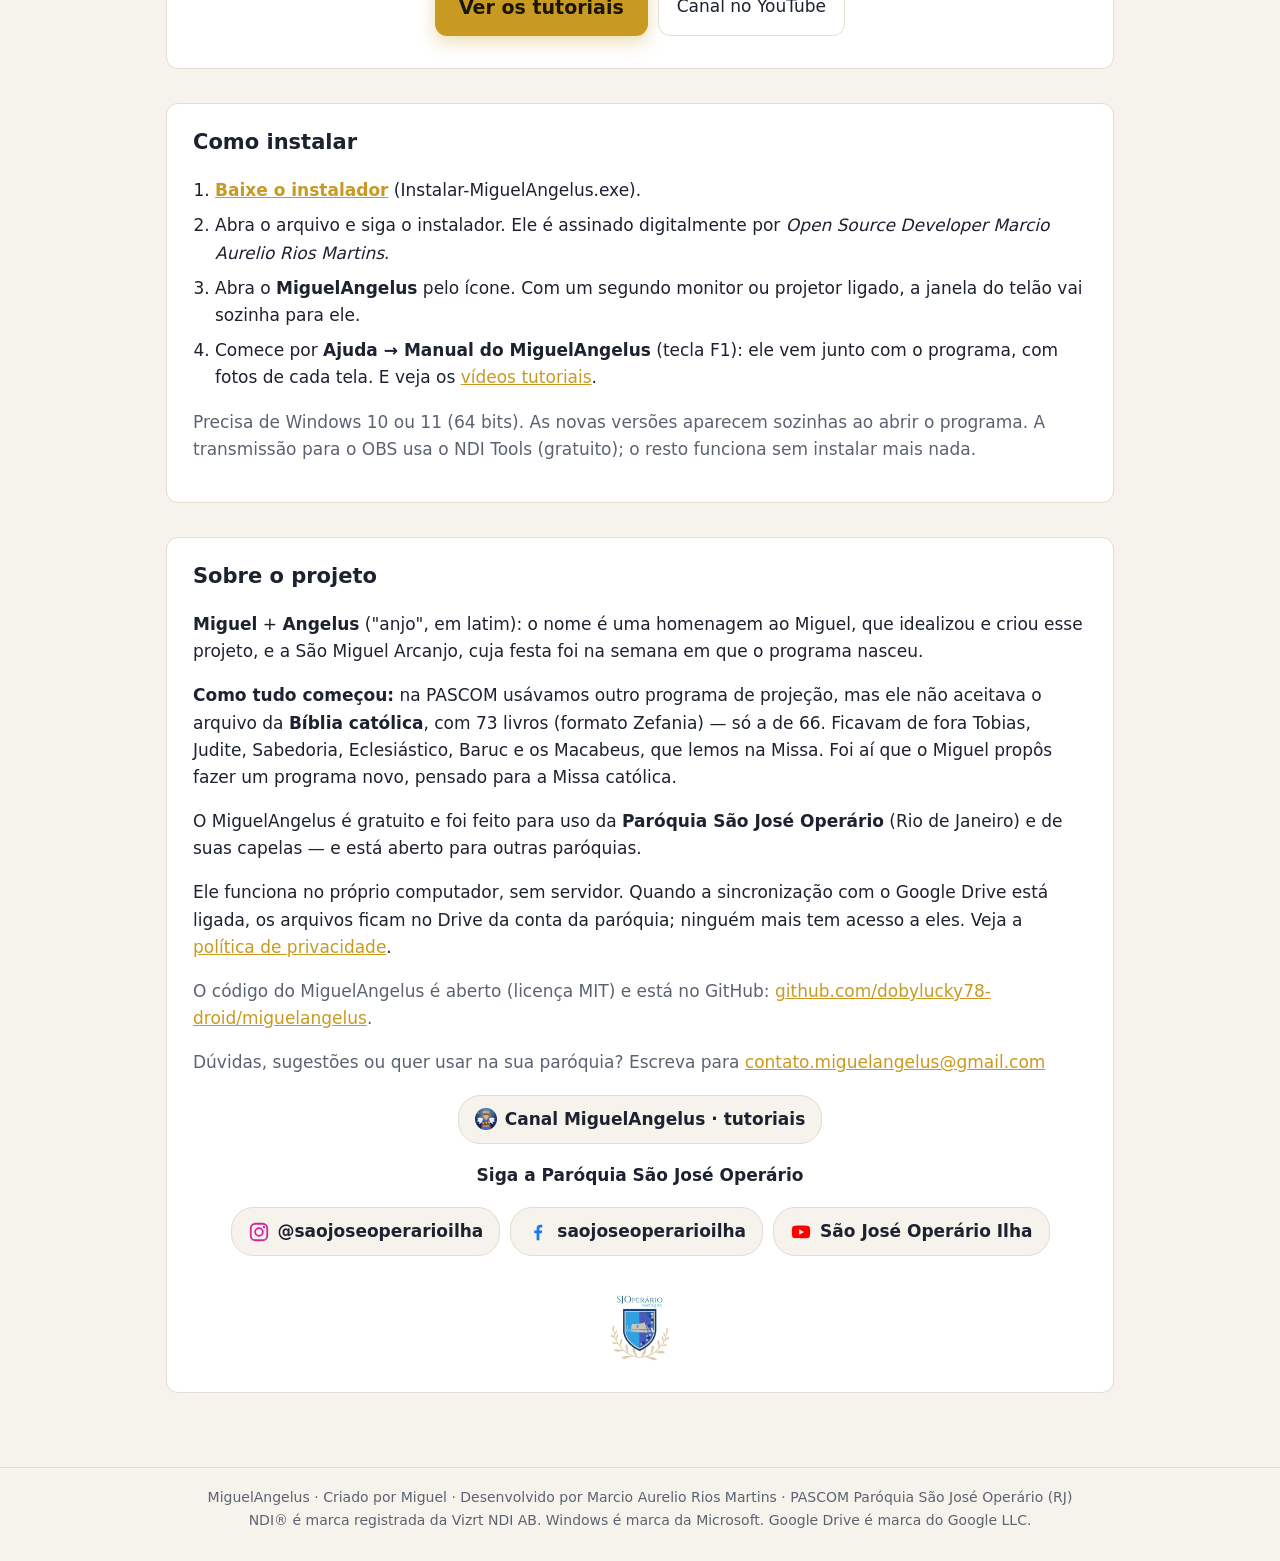
==== commit 859de474: "Secretaria Versão 1.1.0" ====
--- a/index.html
+++ b/index.html
@@ -21,7 +21,7 @@
 <header class="topo"><div class="dentro">
   <img src="img/icone-256.png" alt="">
   <div class="nome"><b>Miguel</b>Angelus</div>
-  <nav><a href="index.html" class="atual">Início</a><a href="#recursos">Recursos</a><a href="aprenda.html">Aprenda</a><a href="#instalar">Instalar</a><a href="privacidade.html">Privacidade</a><a href="termos.html">Termos de uso</a></nav>
+  <nav><a href="index.html" class="atual">Início</a><a href="#recursos">Recursos</a><a href="secretaria.html">Secretaria</a><a href="aprenda.html">Aprenda</a><a href="#instalar">Instalar</a><a href="privacidade.html">Privacidade</a><a href="termos.html">Termos de uso</a></nav>
 </div></header>
 
 <main>
@@ -57,6 +57,16 @@
       <div class="cartao"><h3>📷 Câmeras e joysticks</h3><p>Câmera ao vivo no telão e câmeras PTZ com posições prontas — pelo computador, pelo celular ou por um joystick USB.</p></div>
       <div class="cartao"><h3>📡 Transmissão</h3><p>Faixa com as letras para o OBS (NDI), por cima da câmera da transmissão — inclusive o QR code do Pix da paróquia.</p></div>
       <div class="cartao"><h3>☁ Vários computadores</h3><p>Opcionalmente, guarda tudo no Google Drive da própria paróquia para usar na Matriz e nas capelas.</p></div>
+      <div class="cartao"><h3>🎉 Eventos da paróquia</h3><p>Festas, retiros e cursos com cartaz e QR code, que põe o evento na agenda do celular. "Apresentar eventos" passa os cartazes sozinho, com música, e pode se repetir em grupo com um vídeo antes da Missa.</p></div>
+    </div>
+  </section>
+
+  <section class="texto centro">
+    <h2 style="margin-top:0">🗂 Novo: Secretaria MiguelAngelus</h2>
+    <p>Um programa gratuito para a <b>secretaria paroquial</b>: agenda, avisos, marcações de batizados e casamentos, intenções de
+      Missa e eventos com QR code. Os avisos e os eventos chegam sozinhos ao telão; os dados das pessoas ficam na secretaria.</p>
+    <div class="botoes" style="justify-content:center">
+      <a class="baixar" href="secretaria.html">Conhecer a Secretaria</a>
     </div>
   </section>
 
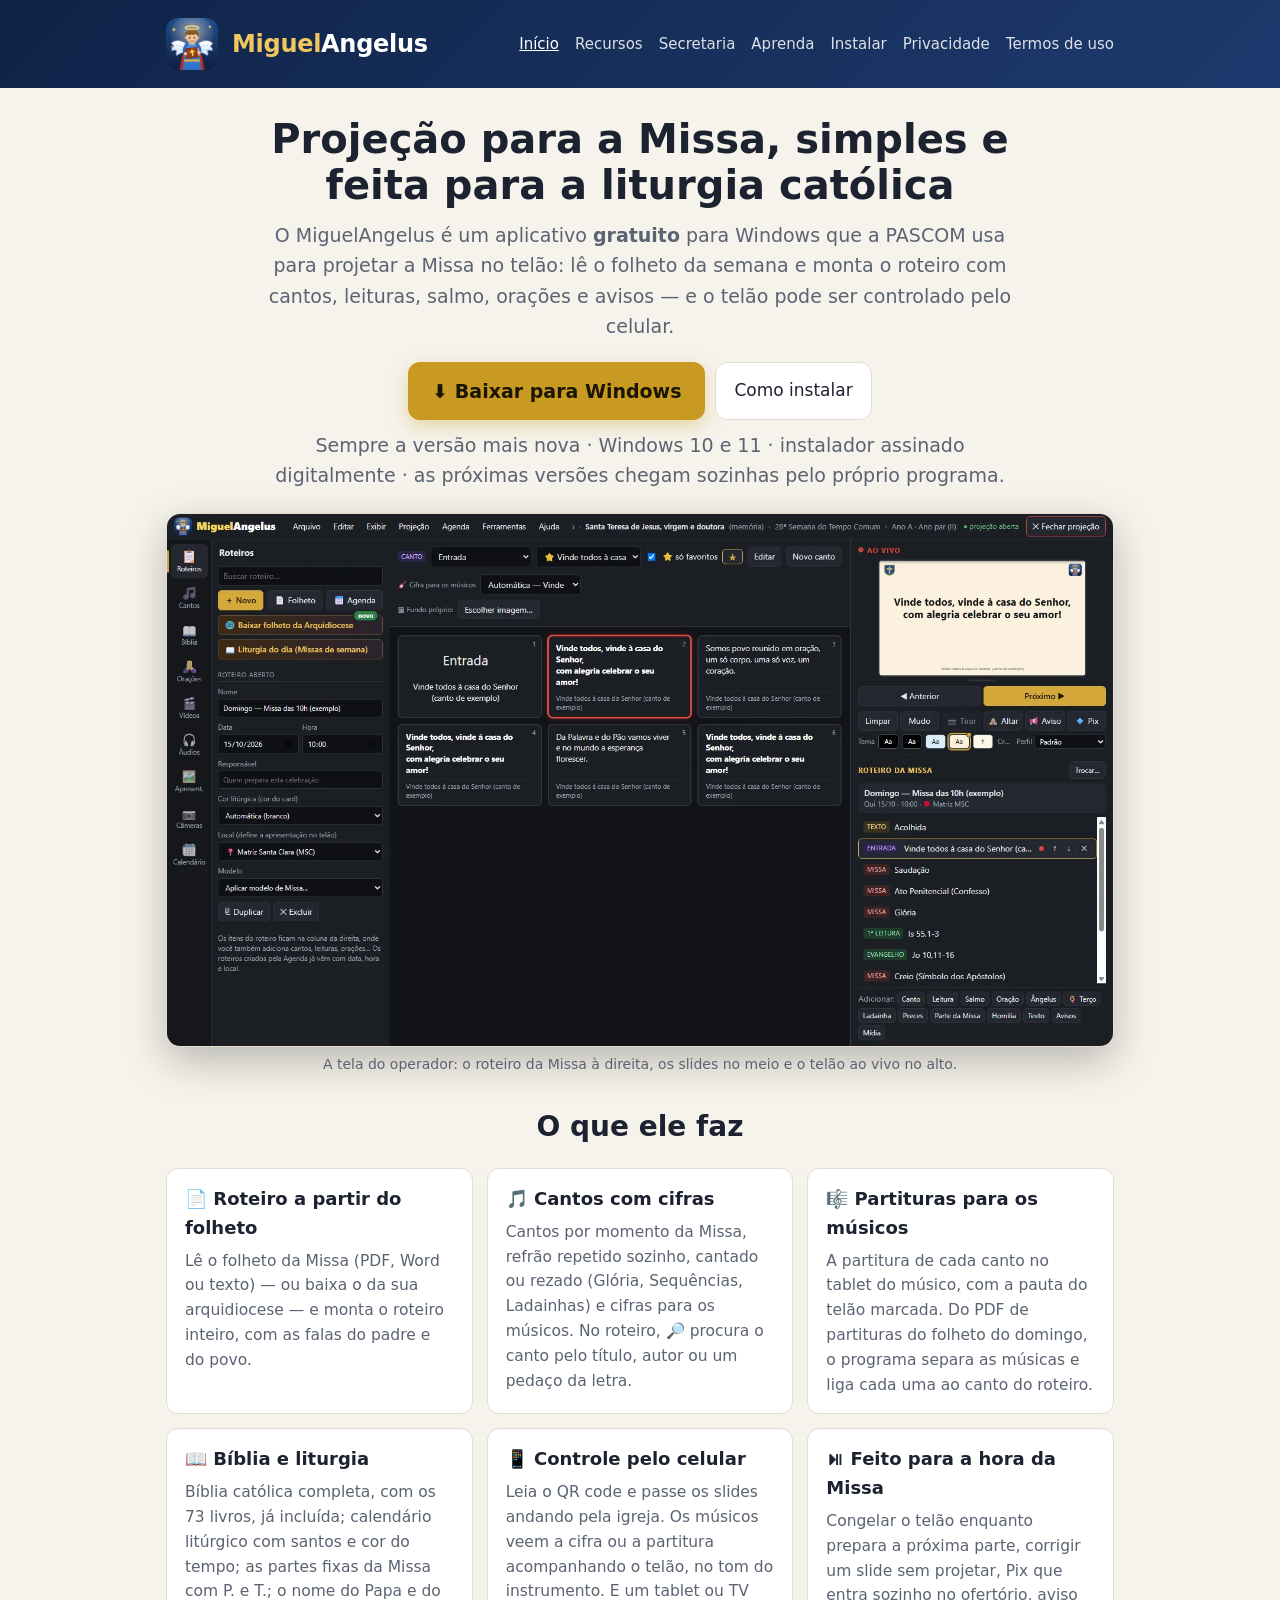
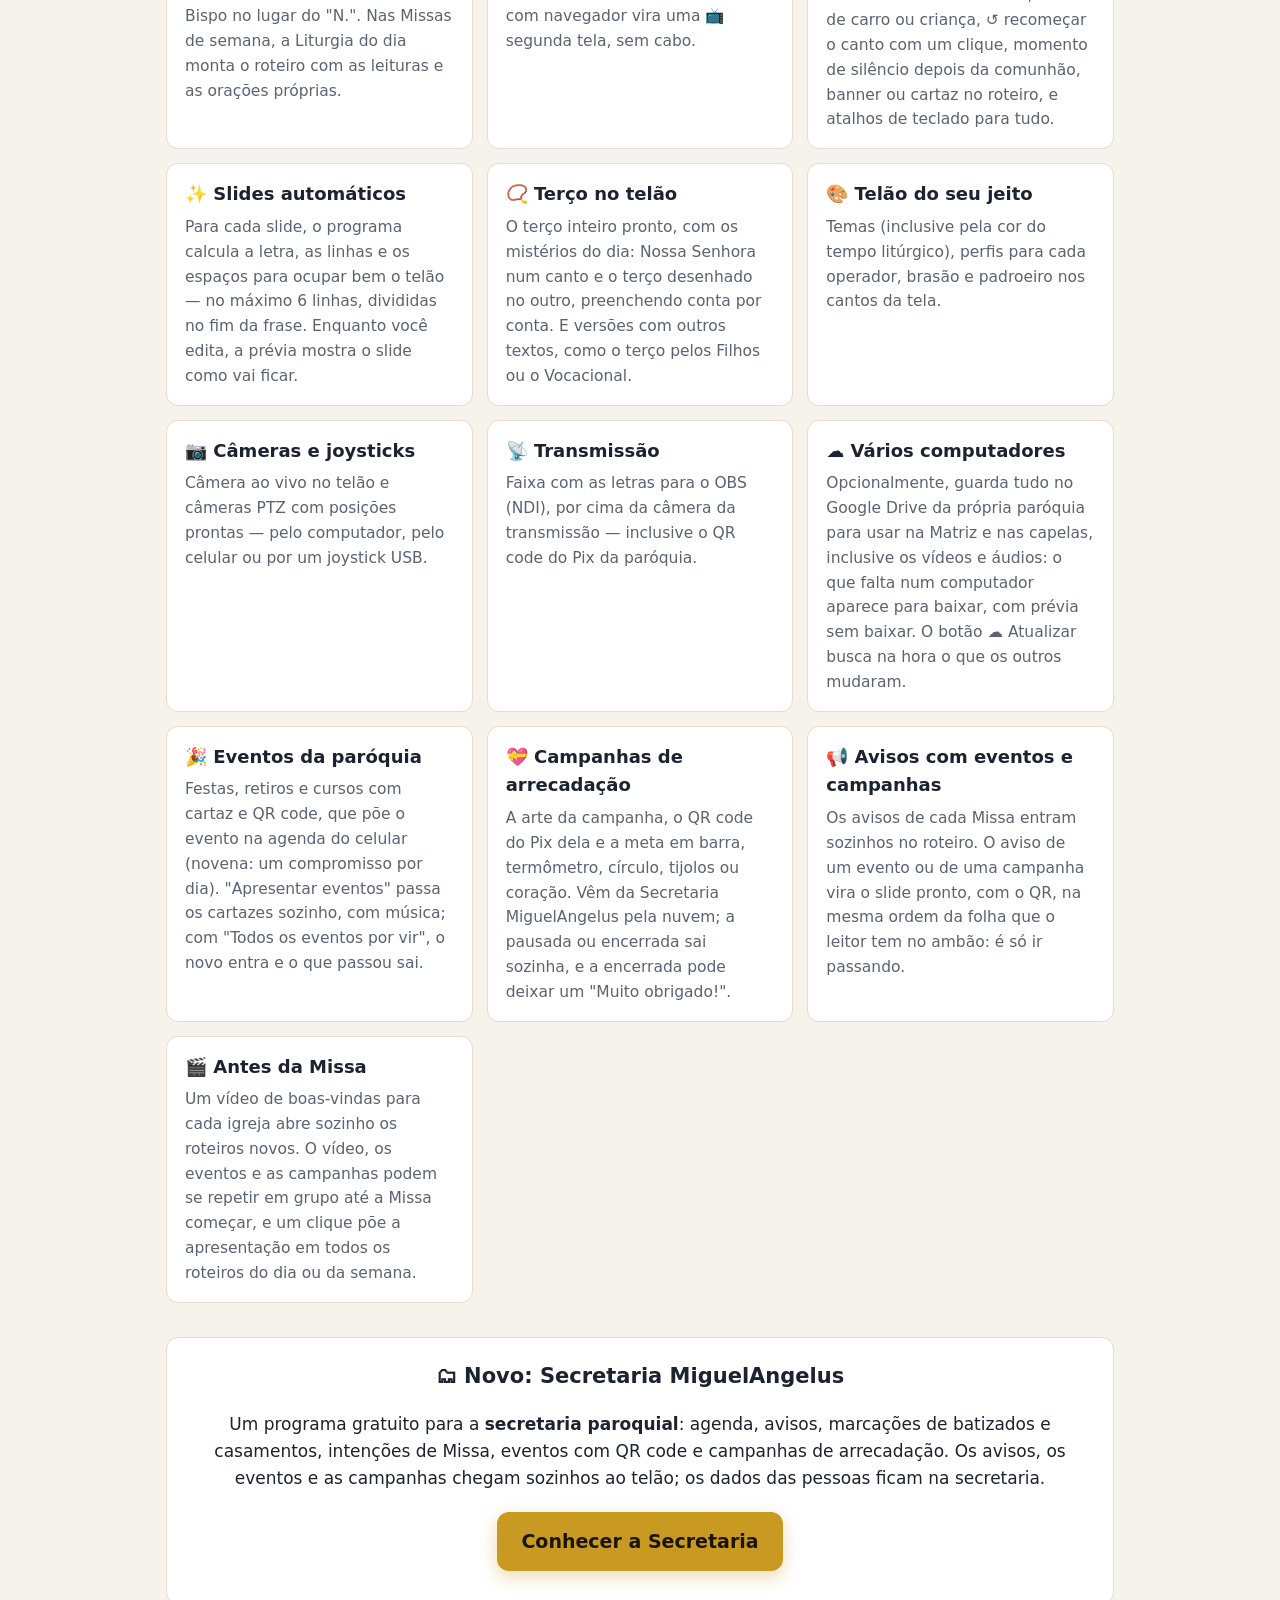
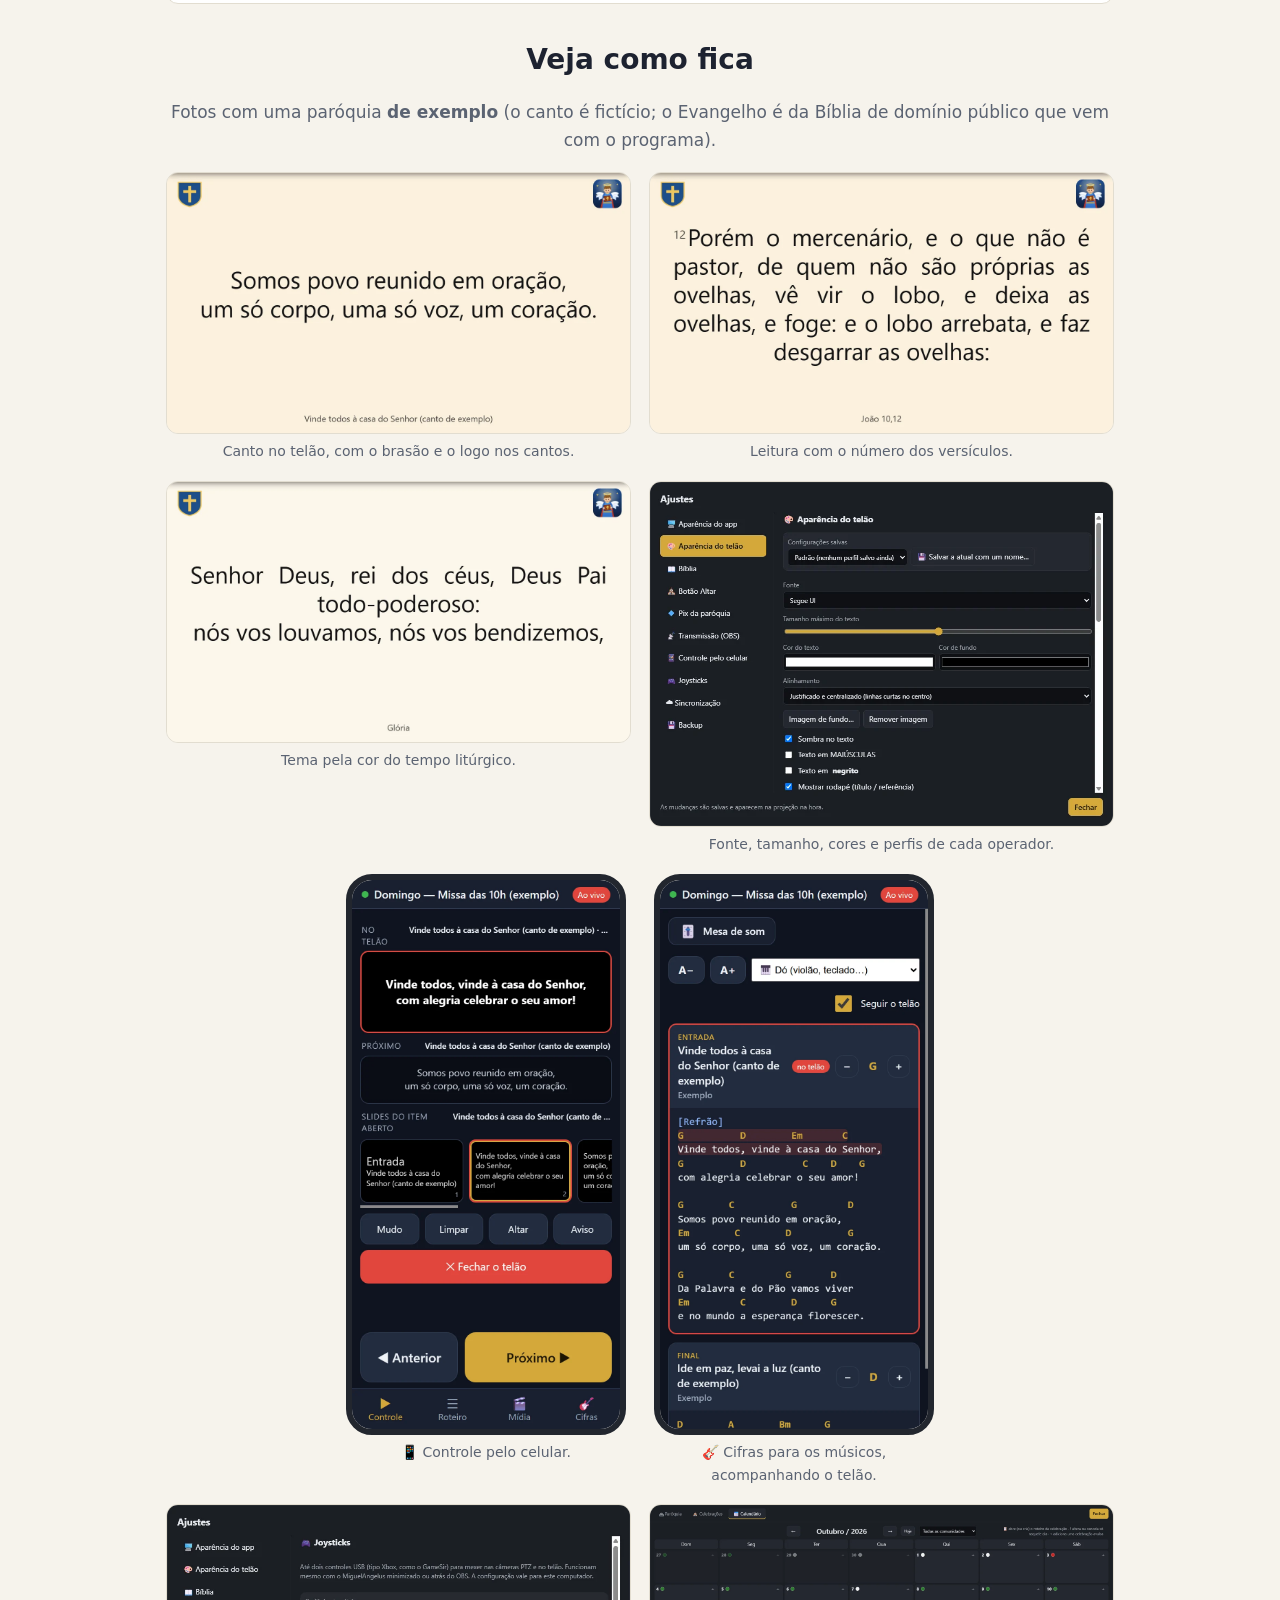
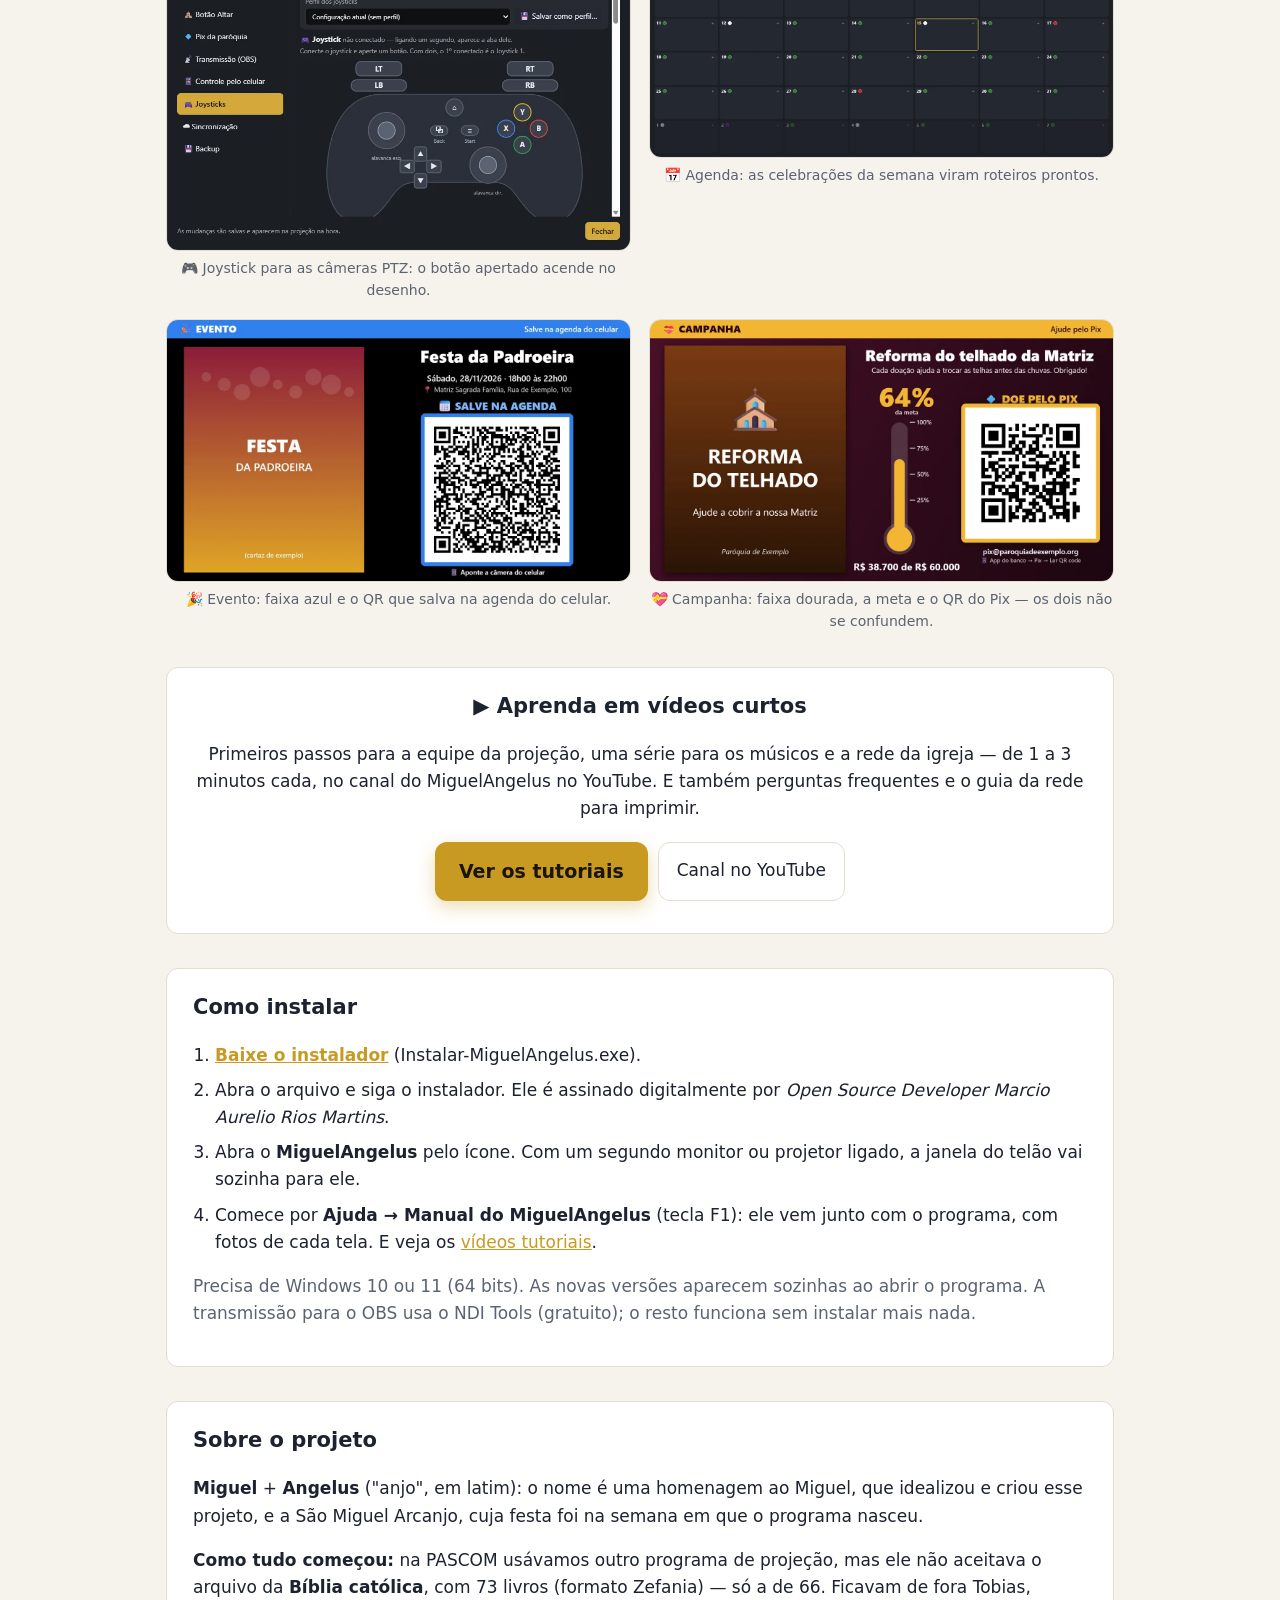
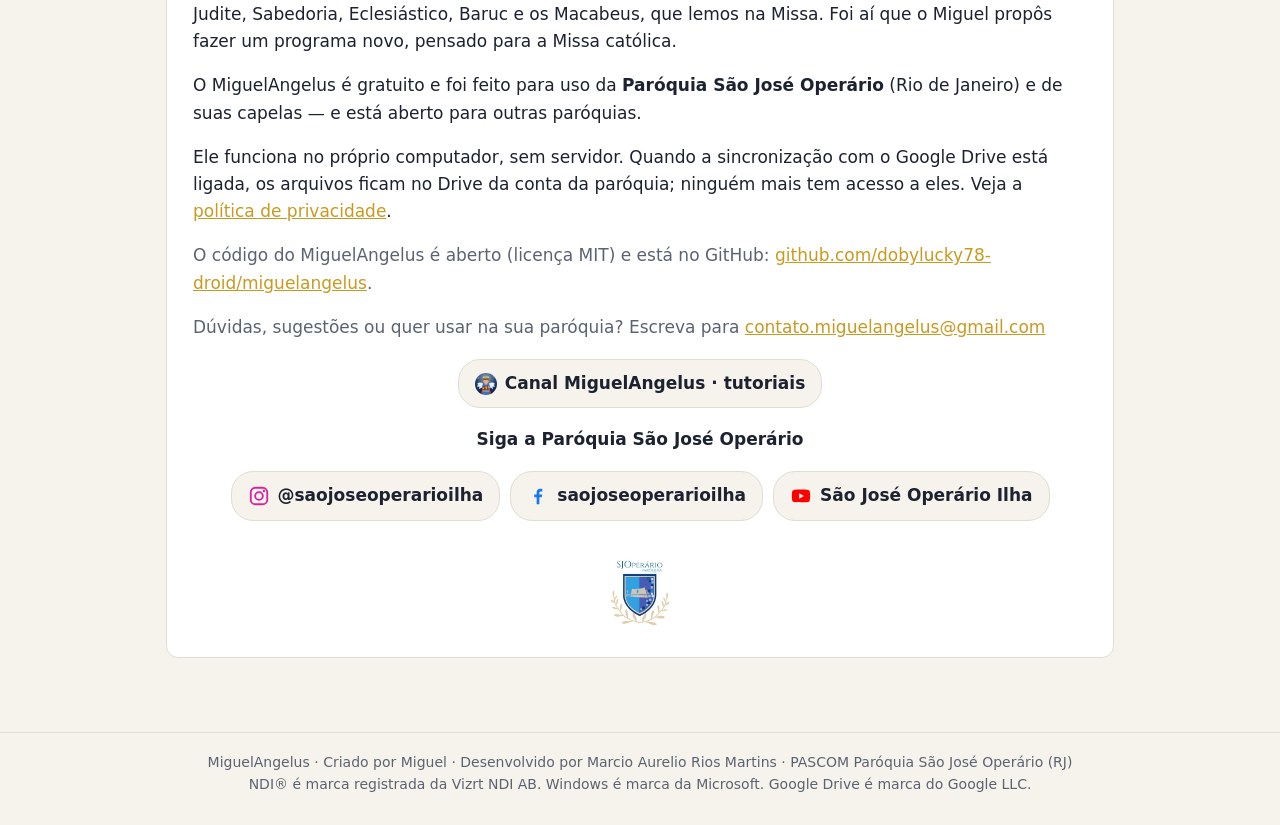
==== commit d6d02568: "Nova versão do site" ====
--- a/index.html
+++ b/index.html
@@ -48,23 +48,26 @@
       <div class="cartao"><h3>📄 Roteiro a partir do folheto</h3><p>Lê o folheto da Missa (PDF, Word ou texto) — ou baixa o da sua arquidiocese — e monta o roteiro inteiro, com as falas do padre e do povo.</p></div>
       <div class="cartao"><h3>🎵 Cantos com cifras</h3><p>Cantos por momento da Missa, refrão repetido sozinho, cantado ou rezado (Glória, Sequências, Ladainhas) e cifras para os músicos. No roteiro, 🔎 procura o canto pelo título, autor ou um pedaço da letra.</p></div>
       <div class="cartao"><h3>🎼 Partituras para os músicos</h3><p>A partitura de cada canto no tablet do músico, com a pauta do telão marcada. Do PDF de partituras do folheto do domingo, o programa separa as músicas e liga cada uma ao canto do roteiro.</p></div>
-      <div class="cartao"><h3>📖 Bíblia e liturgia</h3><p>Bíblia católica completa, com os 73 livros, já incluída; calendário litúrgico com santos e cor do tempo; as partes fixas da Missa com P. e T.; o nome do Papa e do Bispo no lugar do "N.".</p></div>
+      <div class="cartao"><h3>📖 Bíblia e liturgia</h3><p>Bíblia católica completa, com os 73 livros, já incluída; calendário litúrgico com santos e cor do tempo; as partes fixas da Missa com P. e T.; o nome do Papa e do Bispo no lugar do "N.". Nas Missas de semana, a Liturgia do dia monta o roteiro com as leituras e as orações próprias.</p></div>
       <div class="cartao"><h3>📱 Controle pelo celular</h3><p>Leia o QR code e passe os slides andando pela igreja. Os músicos veem a cifra ou a partitura acompanhando o telão, no tom do instrumento. E um tablet ou TV com navegador vira uma 📺 segunda tela, sem cabo.</p></div>
-      <div class="cartao"><h3>⏯ Feito para a hora da Missa</h3><p>Congelar o telão enquanto prepara a próxima parte, corrigir um slide sem projetar, Pix que entra sozinho no ofertório, aviso de carro ou criança, e atalhos de teclado para tudo.</p></div>
+      <div class="cartao"><h3>⏯ Feito para a hora da Missa</h3><p>Congelar o telão enquanto prepara a próxima parte, corrigir um slide sem projetar, Pix que entra sozinho no ofertório, aviso de carro ou criança, ↺ recomeçar o canto com um clique, momento de silêncio depois da comunhão, banner ou cartaz no roteiro, e atalhos de teclado para tudo.</p></div>
       <div class="cartao"><h3>✨ Slides automáticos</h3><p>Para cada slide, o programa calcula a letra, as linhas e os espaços para ocupar bem o telão — no máximo 6 linhas, divididas no fim da frase. Enquanto você edita, a prévia mostra o slide como vai ficar.</p></div>
       <div class="cartao"><h3>📿 Terço no telão</h3><p>O terço inteiro pronto, com os mistérios do dia: Nossa Senhora num canto e o terço desenhado no outro, preenchendo conta por conta. E versões com outros textos, como o terço pelos Filhos ou o Vocacional.</p></div>
       <div class="cartao"><h3>🎨 Telão do seu jeito</h3><p>Temas (inclusive pela cor do tempo litúrgico), perfis para cada operador, brasão e padroeiro nos cantos da tela.</p></div>
       <div class="cartao"><h3>📷 Câmeras e joysticks</h3><p>Câmera ao vivo no telão e câmeras PTZ com posições prontas — pelo computador, pelo celular ou por um joystick USB.</p></div>
       <div class="cartao"><h3>📡 Transmissão</h3><p>Faixa com as letras para o OBS (NDI), por cima da câmera da transmissão — inclusive o QR code do Pix da paróquia.</p></div>
-      <div class="cartao"><h3>☁ Vários computadores</h3><p>Opcionalmente, guarda tudo no Google Drive da própria paróquia para usar na Matriz e nas capelas.</p></div>
-      <div class="cartao"><h3>🎉 Eventos da paróquia</h3><p>Festas, retiros e cursos com cartaz e QR code, que põe o evento na agenda do celular. "Apresentar eventos" passa os cartazes sozinho, com música, e pode se repetir em grupo com um vídeo antes da Missa.</p></div>
+      <div class="cartao"><h3>☁ Vários computadores</h3><p>Opcionalmente, guarda tudo no Google Drive da própria paróquia para usar na Matriz e nas capelas, inclusive os vídeos e áudios: o que falta num computador aparece para baixar, com prévia sem baixar. O botão ☁ Atualizar busca na hora o que os outros mudaram.</p></div>
+      <div class="cartao"><h3>🎉 Eventos da paróquia</h3><p>Festas, retiros e cursos com cartaz e QR code, que põe o evento na agenda do celular (novena: um compromisso por dia). "Apresentar eventos" passa os cartazes sozinho, com música; com "Todos os eventos por vir", o novo entra e o que passou sai.</p></div>
+      <div class="cartao"><h3>💝 Campanhas de arrecadação</h3><p>A arte da campanha, o QR code do Pix dela e a meta em barra, termômetro, círculo, tijolos ou coração. Vêm da Secretaria MiguelAngelus pela nuvem; a pausada ou encerrada sai sozinha, e a encerrada pode deixar um "Muito obrigado!".</p></div>
+      <div class="cartao"><h3>📢 Avisos com eventos e campanhas</h3><p>Os avisos de cada Missa entram sozinhos no roteiro. O aviso de um evento ou de uma campanha vira o slide pronto, com o QR, na mesma ordem da folha que o leitor tem no ambão: é só ir passando.</p></div>
+      <div class="cartao"><h3>🎬 Antes da Missa</h3><p>Um vídeo de boas-vindas para cada igreja abre sozinho os roteiros novos. O vídeo, os eventos e as campanhas podem se repetir em grupo até a Missa começar, e um clique põe a apresentação em todos os roteiros do dia ou da semana.</p></div>
     </div>
   </section>
 
   <section class="texto centro">
     <h2 style="margin-top:0">🗂 Novo: Secretaria MiguelAngelus</h2>
     <p>Um programa gratuito para a <b>secretaria paroquial</b>: agenda, avisos, marcações de batizados e casamentos, intenções de
-      Missa e eventos com QR code. Os avisos e os eventos chegam sozinhos ao telão; os dados das pessoas ficam na secretaria.</p>
+      Missa, eventos com QR code e campanhas de arrecadação. Os avisos, os eventos e as campanhas chegam sozinhos ao telão; os dados das pessoas ficam na secretaria.</p>
     <div class="botoes" style="justify-content:center">
       <a class="baixar" href="secretaria.html">Conhecer a Secretaria</a>
     </div>
@@ -86,6 +89,10 @@
     <div class="galeria">
       <figure><img src="img/ajustes_joystick.webp" alt="Configuração do joystick" loading="lazy"><figcaption>🎮 Joystick para as câmeras PTZ: o botão apertado acende no desenho.</figcaption></figure>
       <figure><img src="img/agenda.webp" alt="Agenda da paróquia" loading="lazy"><figcaption>📅 Agenda: as celebrações da semana viram roteiros prontos.</figcaption></figure>
+    </div>
+    <div class="galeria">
+      <figure><img src="img/sec_evento.webp" alt="Slide de um evento com o cartaz e o QR code da agenda" loading="lazy"><figcaption>🎉 Evento: faixa azul e o QR que salva na agenda do celular.</figcaption></figure>
+      <figure><img src="img/telao_campanha.webp" alt="Slide de uma campanha com a arte, o termômetro da meta e o QR code do Pix" loading="lazy"><figcaption>💝 Campanha: faixa dourada, a meta e o QR do Pix — os dois não se confundem.</figcaption></figure>
     </div>
   </section>
 
